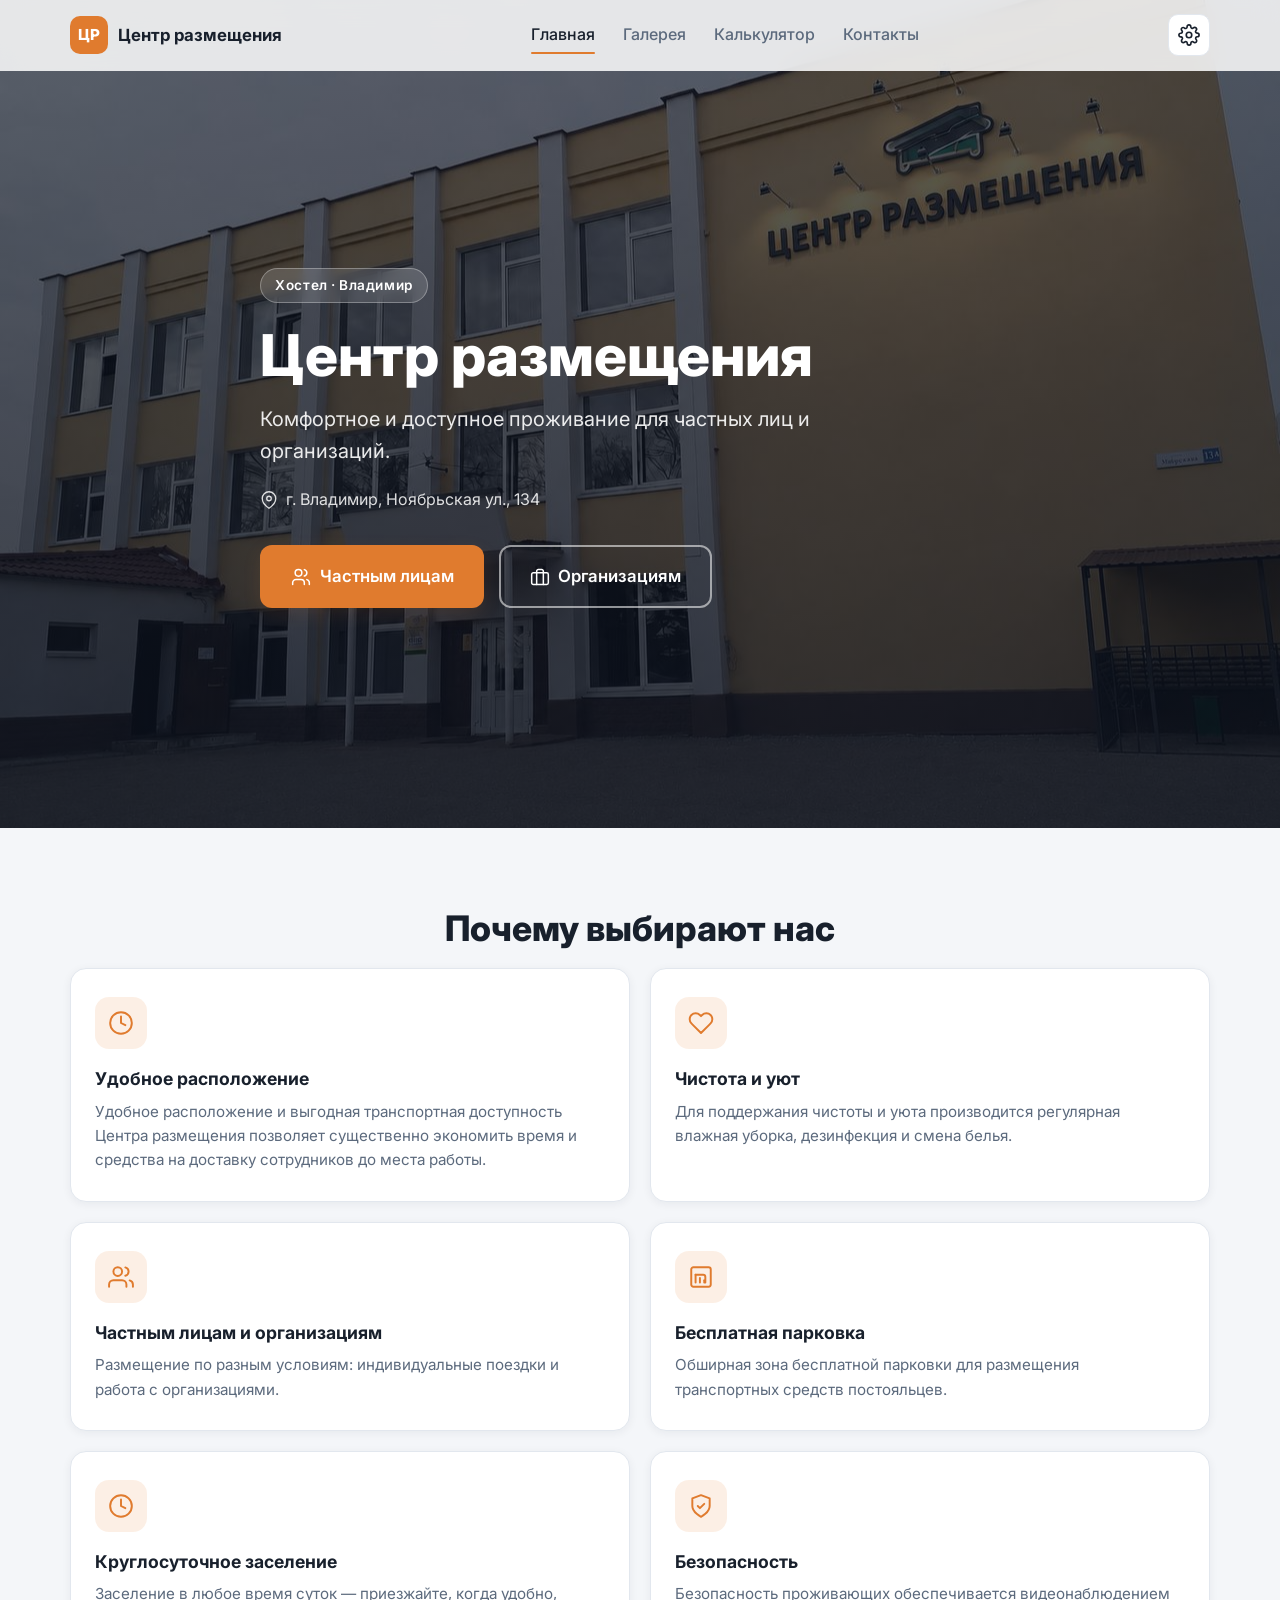
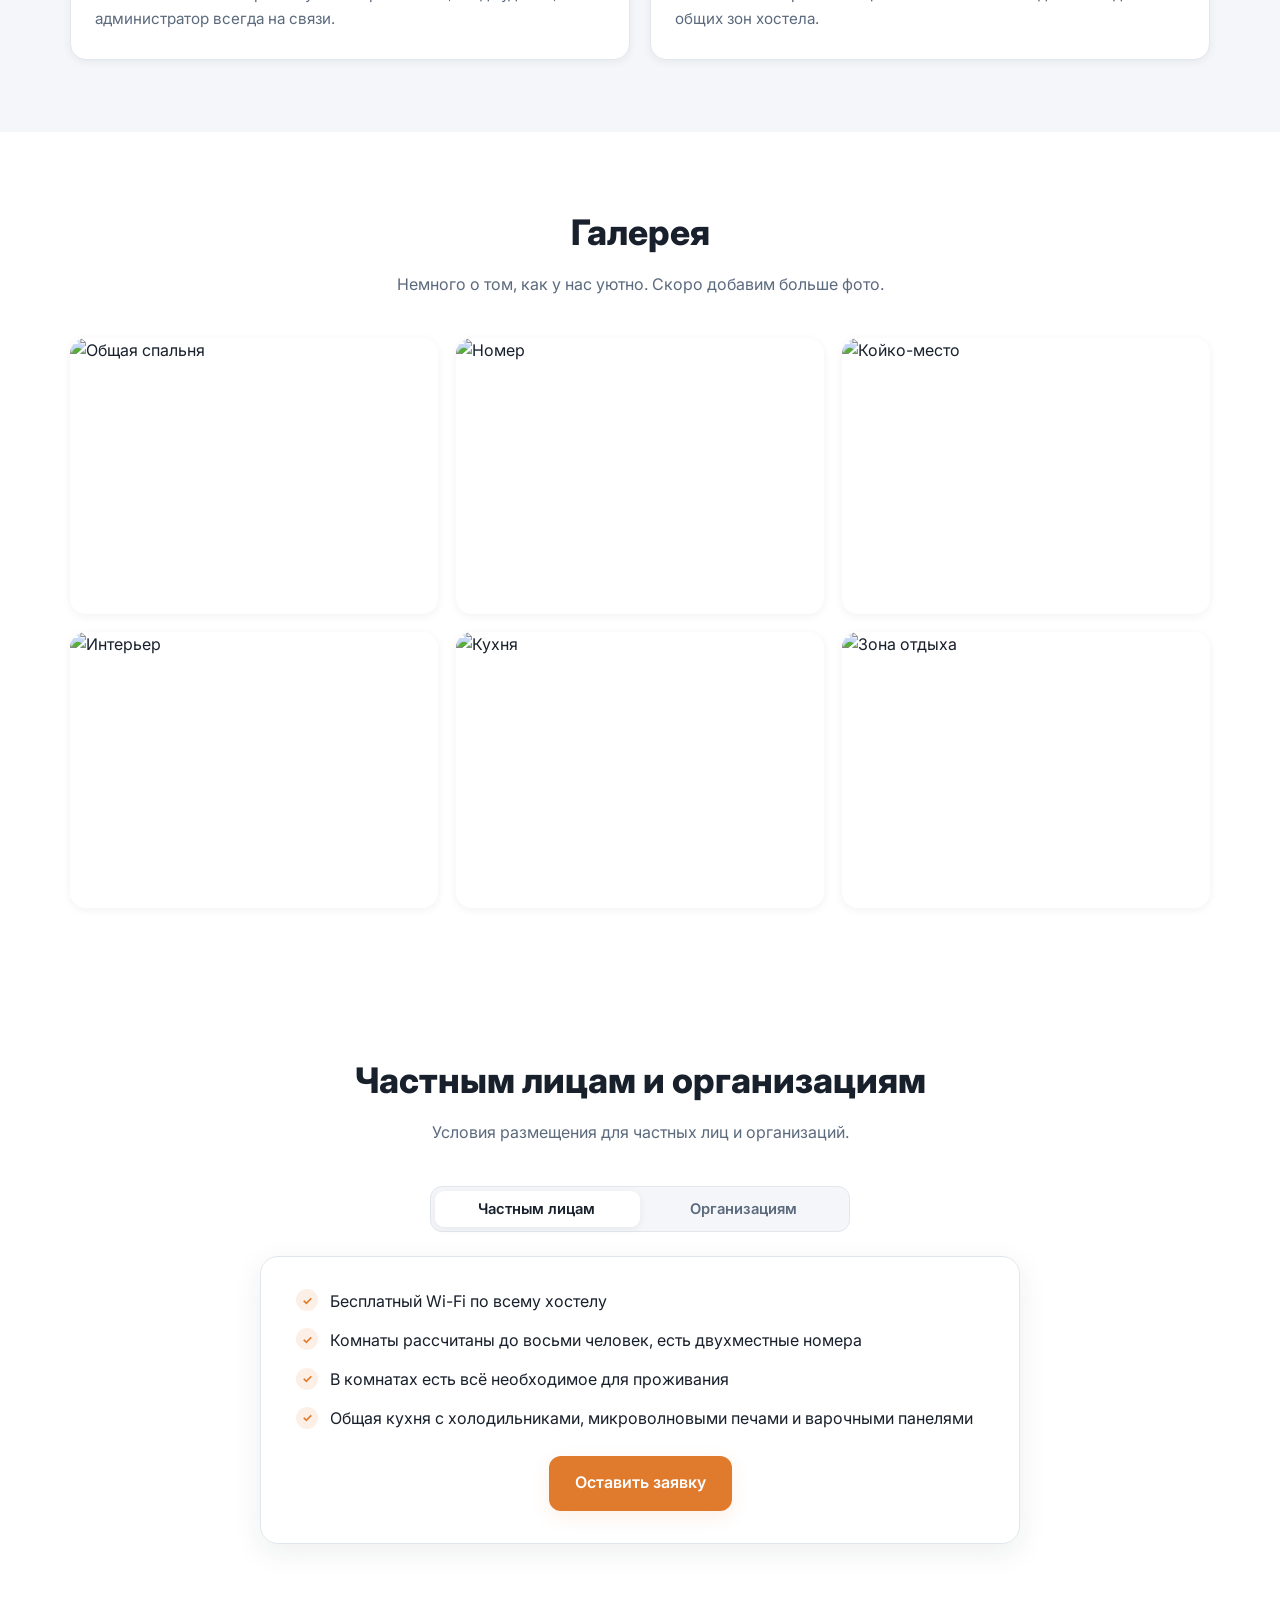
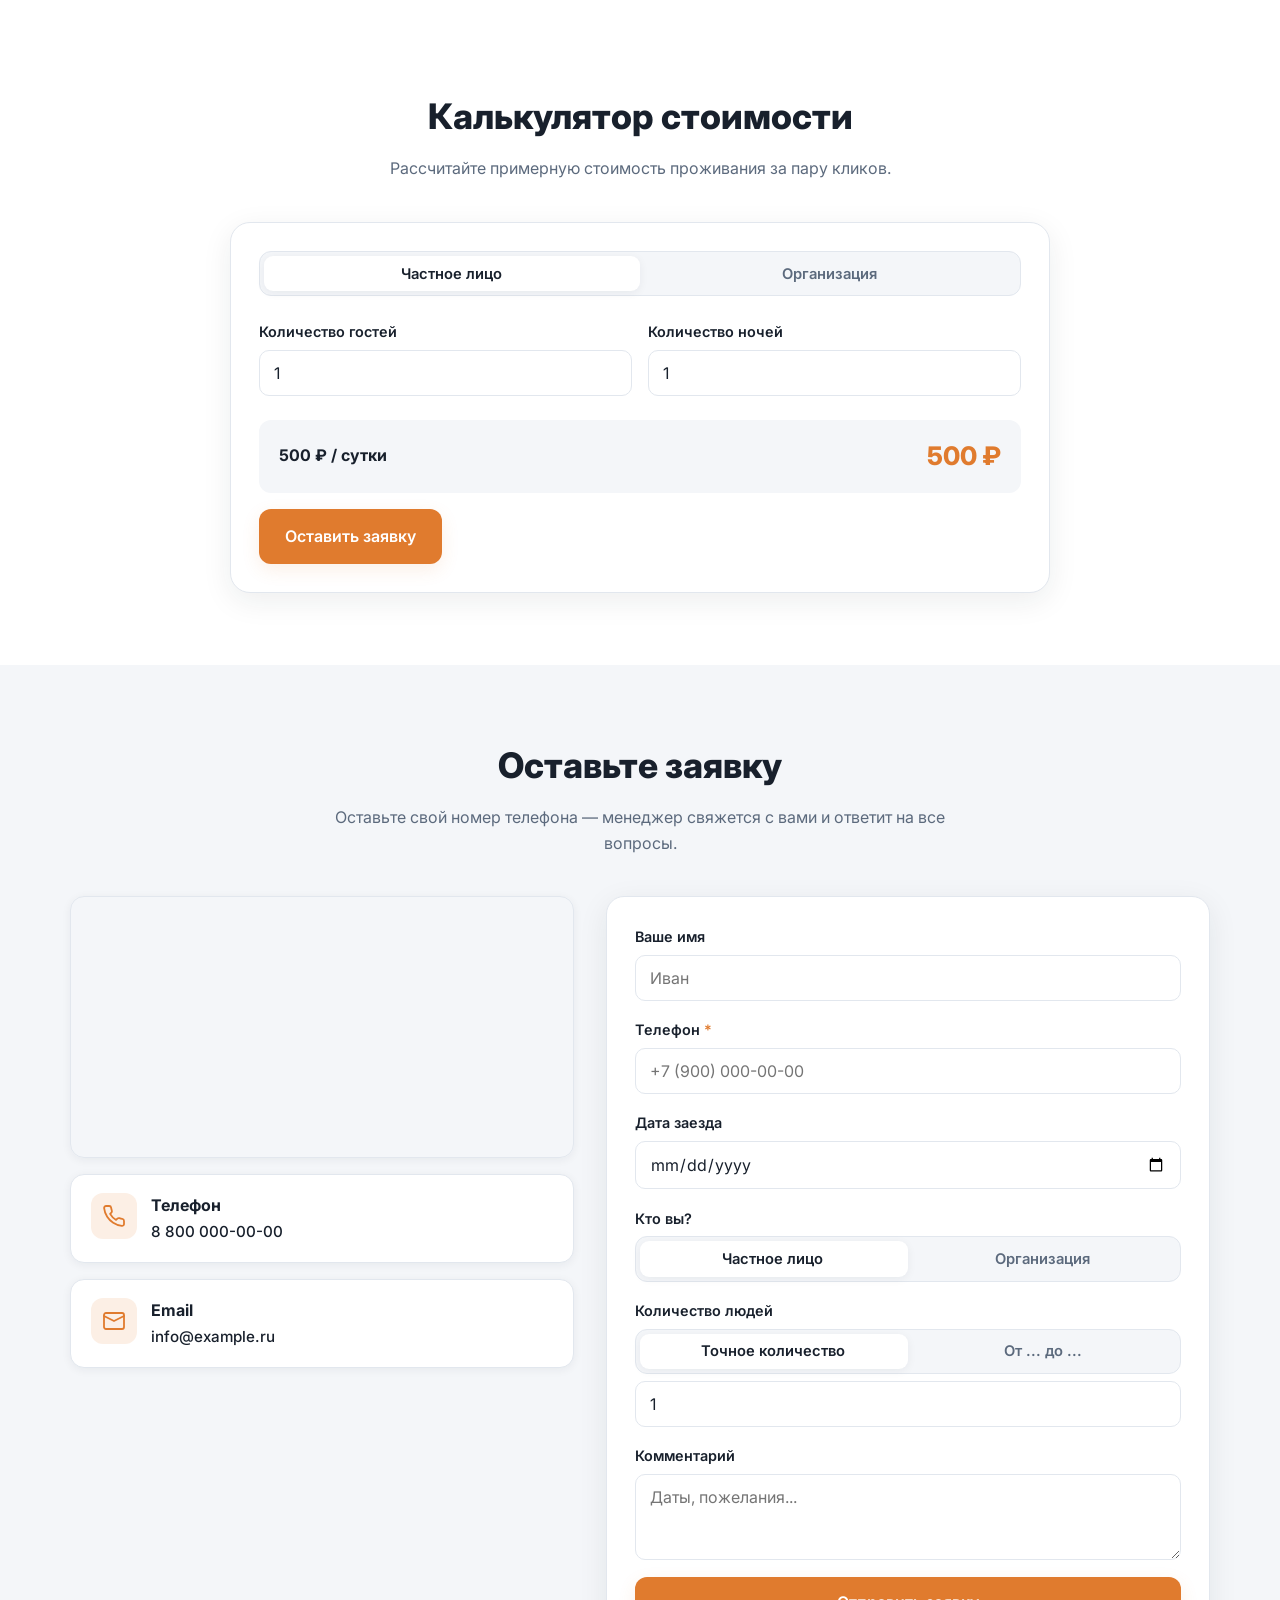
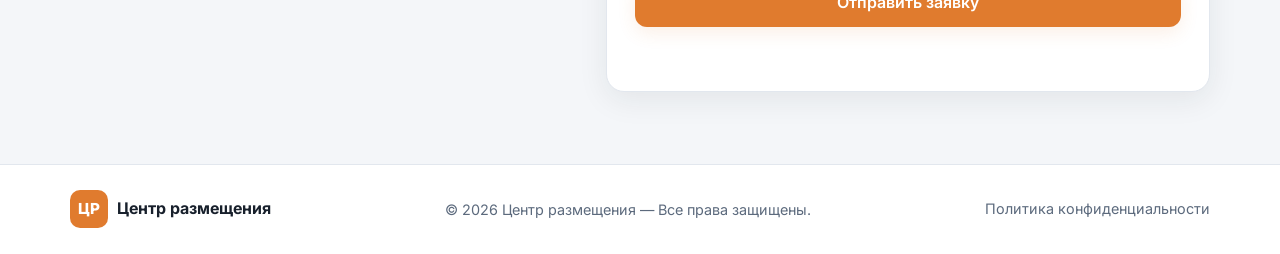
==== index.html @ c6ba7ea3 "Добавлен таджикский язык интерфейса (Тоҷикӣ), русский остаётся по умолчанию" ====
<!DOCTYPE html>
<html lang="ru" data-theme="light">
<head>
  <meta charset="UTF-8" />
  <meta name="viewport" content="width=device-width, initial-scale=1.0" />
  <meta name="description" content="Центр размещения — хостел во Владимире, Ноябрьская ул., 134. Проживание для частных лиц и организаций." />
  <meta name="keywords" content="хостел Владимир, центр размещения, проживание, койко-место, Ноябрьская 134" />
  <meta property="og:title" content="Центр размещения — Владимир" />
  <meta property="og:description" content="Комфортное проживание для частных лиц и организаций. Ноябрьская ул., 134, Владимир." />
  <meta property="og:type" content="website" />
  <title>Центр размещения — Владимир</title>
  <link rel="preconnect" href="https://fonts.googleapis.com" />
  <link rel="preconnect" href="https://fonts.gstatic.com" crossorigin />
  <link href="https://fonts.googleapis.com/css2?family=Inter:wght@400;500;600;700;800&display=swap" rel="stylesheet" />
  <link rel="stylesheet" href="css/styles.css" />
</head>
<body>

  <!-- ===== ШАПКА ===== -->
  <header class="header" id="header">
    <div class="container header__inner">
      <a href="#home" class="logo" data-scroll>
        <span class="logo__mark">ЦР</span>
        <span class="logo__text" data-i18n="siteName">Центр размещения</span>
      </a>

      <nav class="nav" id="nav" aria-label="Основное меню">
        <a href="#home" class="nav__link" data-scroll data-i18n="navHome">Главная</a>
        <a href="#gallery" class="nav__link" data-scroll data-i18n="navGallery">Галерея</a>
        <a href="#calculator" class="nav__link" data-scroll data-i18n="navCalc">Калькулятор</a>
        <a href="#contact" class="nav__link" data-scroll data-i18n="navContact">Контакты</a>
      </nav>

      <div class="header__actions">
        <button class="icon-btn" id="settingsBtn" aria-label="Настройки" title="Настройки">
          <svg viewBox="0 0 24 24" width="22" height="22" fill="none" stroke="currentColor" stroke-width="1.8" stroke-linecap="round" stroke-linejoin="round" aria-hidden="true">
            <circle cx="12" cy="12" r="3"></circle>
            <path d="M19.4 15a1.65 1.65 0 0 0 .33 1.82l.06.06a2 2 0 1 1-2.83 2.83l-.06-.06a1.65 1.65 0 0 0-1.82-.33 1.65 1.65 0 0 0-1 1.51V21a2 2 0 1 1-4 0v-.09a1.65 1.65 0 0 0-1-1.51 1.65 1.65 0 0 0-1.82.33l-.06.06a2 2 0 1 1-2.83-2.83l.06-.06a1.65 1.65 0 0 0 .33-1.82 1.65 1.65 0 0 0-1.51-1H3a2 2 0 1 1 0-4h.09a1.65 1.65 0 0 0 1.51-1 1.65 1.65 0 0 0-.33-1.82l-.06-.06a2 2 0 1 1 2.83-2.83l.06.06a1.65 1.65 0 0 0 1.82.33h.01a1.65 1.65 0 0 0 1-1.51V3a2 2 0 1 1 4 0v.09a1.65 1.65 0 0 0 1 1.51 1.65 1.65 0 0 0 1.82-.33l.06-.06a2 2 0 1 1 2.83 2.83l-.06.06a1.65 1.65 0 0 0-.33 1.82v.01a1.65 1.65 0 0 0 1.51 1H21a2 2 0 1 1 0 4h-.09a1.65 1.65 0 0 0-1.51 1z"></path>
          </svg>
        </button>
        <button class="burger" id="burger" aria-label="Открыть меню" aria-expanded="false">
          <span></span><span></span><span></span>
        </button>
      </div>
    </div>
  </header>

  <!-- ===== ПАНЕЛЬ НАСТРОЕК ===== -->
  <div class="settings-panel" id="settingsPanel" hidden>
    <div class="settings-panel__group">
      <div class="settings-panel__label" data-i18n="settingsLanguage">Язык</div>
      <div class="settings-panel__row" role="group" aria-label="Язык">
        <button class="chip" data-lang="ru">Русский</button>
        <button class="chip" data-lang="en">English</button>
        <button class="chip" data-lang="uz">O'zbekcha</button>
        <button class="chip" data-lang="tg">Тоҷикӣ</button>
      </div>
    </div>
    <div class="settings-panel__group">
      <div class="settings-panel__label" data-i18n="settingsTheme">Тема</div>
      <div class="settings-panel__row">
        <button class="chip" data-theme="light" data-i18n="themeLight">Светлая</button>
        <button class="chip" data-theme="dark" data-i18n="themeDark">Тёмная</button>
      </div>
    </div>
  </div>

  <!-- ===== ГЛАВНЫЙ ЭКРАН ===== -->
  <section class="hero" id="home">
    <div class="hero__bg" aria-hidden="true"></div>
    <div class="hero__overlay" aria-hidden="true"></div>
    <div class="container hero__content">
      <p class="hero__badge" data-i18n="heroBadge">Хостел · Владимир</p>
      <h1 class="hero__title" data-i18n="heroTitle">Центр размещения</h1>
      <p class="hero__subtitle" data-i18n="heroSubtitle">Комфортное и доступное проживание для частных лиц и организаций.</p>
      <div class="hero__address">
        <svg viewBox="0 0 24 24" width="18" height="18" fill="none" stroke="currentColor" stroke-width="1.8" stroke-linecap="round" stroke-linejoin="round" aria-hidden="true"><path d="M21 10c0 7-9 13-9 13s-9-6-9-13a9 9 0 0 1 18 0z"></path><circle cx="12" cy="10" r="3"></circle></svg>
        <span data-i18n="heroAddress">г. Владимир, Ноябрьская ул., 134</span>
      </div>
      <div class="hero__buttons">
        <a href="#audience" class="btn btn--primary btn--lg" data-scroll data-audience="individual">
          <svg viewBox="0 0 24 24" width="20" height="20" fill="none" stroke="currentColor" stroke-width="1.8" stroke-linecap="round" stroke-linejoin="round" aria-hidden="true"><path d="M16 21v-2a4 4 0 0 0-4-4H6a4 4 0 0 0-4 4v2"></path><circle cx="9" cy="7" r="4"></circle><path d="M22 21v-2a4 4 0 0 0-3-3.87"></path><path d="M16 3.13a4 4 0 0 1 0 7.75"></path></svg>
          <span data-i18n="heroBtnPrivate">Частным лицам</span>
        </a>
        <a href="#audience" class="btn btn--ghost btn--lg" data-scroll data-audience="organization">
          <svg viewBox="0 0 24 24" width="20" height="20" fill="none" stroke="currentColor" stroke-width="1.8" stroke-linecap="round" stroke-linejoin="round" aria-hidden="true"><rect x="2" y="7" width="20" height="14" rx="2"></rect><path d="M16 21V5a2 2 0 0 0-2-2h-4a2 2 0 0 0-2 2v16"></path></svg>
          <span data-i18n="heroBtnOrg">Организациям</span>
        </a>
      </div>
    </div>
  </section>

  <main>
    <!-- ===== О НАС (короткий блок) ===== -->
    <section class="about" id="about">
      <div class="container">
        <h2 class="section-title" data-i18n="aboutTitle">Почему выбирают нас</h2>
        <div class="about__grid">
          <div class="about__card">
            <div class="about__icon">
              <svg viewBox="0 0 24 24" width="26" height="26" fill="none" stroke="currentColor" stroke-width="1.8" stroke-linecap="round" stroke-linejoin="round" aria-hidden="true"><circle cx="12" cy="12" r="10"></circle><path d="M12 6v6l4 2"></path></svg>
            </div>
            <h3 data-i18n="about1Title">Удобное расположение</h3>
            <p data-i18n="about1Text">Удобное расположение и выгодная транспортная доступность Центра размещения позволяет существенно экономить время и средства на доставку сотрудников до места работы.</p>
          </div>
          <div class="about__card">
            <div class="about__icon">
              <svg viewBox="0 0 24 24" width="26" height="26" fill="none" stroke="currentColor" stroke-width="1.8" stroke-linecap="round" stroke-linejoin="round" aria-hidden="true"><path d="M20.84 4.61a5.5 5.5 0 0 0-7.78 0L12 5.67l-1.06-1.06a5.5 5.5 0 0 0-7.78 7.78l1.06 1.06L12 21.23l7.78-7.78 1.06-1.06a5.5 5.5 0 0 0 0-7.78z"></path></svg>
            </div>
            <h3 data-i18n="about2Title">Чистота и уют</h3>
            <p data-i18n="about2Text">Для поддержания чистоты и уюта производится регулярная влажная уборка, дезинфекция и смена белья.</p>
          </div>
          <div class="about__card">
            <div class="about__icon">
              <svg viewBox="0 0 24 24" width="26" height="26" fill="none" stroke="currentColor" stroke-width="1.8" stroke-linecap="round" stroke-linejoin="round" aria-hidden="true"><path d="M17 21v-2a4 4 0 0 0-4-4H5a4 4 0 0 0-4 4v2"></path><circle cx="9" cy="7" r="4"></circle><path d="M23 21v-2a4 4 0 0 0-3-3.87"></path><path d="M16 3.13a4 4 0 0 1 0 7.75"></path></svg>
            </div>
            <h3 data-i18n="about3Title">Частным лицам и организациям</h3>
            <p data-i18n="about3Text">Размещение по разным условиям: индивидуальные поездки и работа с организациями.</p>
          </div>
          <div class="about__card">
            <div class="about__icon">
              <svg viewBox="0 0 24 24" width="26" height="26" fill="none" stroke="currentColor" stroke-width="1.8" stroke-linecap="round" stroke-linejoin="round" aria-hidden="true"><rect x="3" y="3" width="18" height="18" rx="2"></rect><path d="M7 17v-7"></path><path d="M7 10h7a2 2 0 0 1 2 2v5"></path><path d="M11 17v-4"></path><path d="M15 17v-2"></path></svg>
            </div>
            <h3 data-i18n="about4Title">Бесплатная парковка</h3>
            <p data-i18n="about4Text">Обширная зона бесплатной парковки для размещения транспортных средств постояльцев.</p>
          </div>
          <div class="about__card">
            <div class="about__icon">
              <svg viewBox="0 0 24 24" width="26" height="26" fill="none" stroke="currentColor" stroke-width="1.8" stroke-linecap="round" stroke-linejoin="round" aria-hidden="true"><circle cx="12" cy="12" r="10"></circle><polyline points="12 6 12 12 16 14"></polyline></svg>
            </div>
            <h3 data-i18n="about5Title">Круглосуточное заселение</h3>
            <p data-i18n="about5Text">Заселение в любое время суток — приезжайте, когда удобно, администратор всегда на связи.</p>
          </div>
          <div class="about__card">
            <div class="about__icon">
              <svg viewBox="0 0 24 24" width="26" height="26" fill="none" stroke="currentColor" stroke-width="1.8" stroke-linecap="round" stroke-linejoin="round" aria-hidden="true"><path d="M12 22s8-4 8-10V5l-8-3-8 3v7c0 6 8 10 8 10z"></path><path d="m9 12 2 2 4-4"></path></svg>
            </div>
            <h3 data-i18n="about6Title">Безопасность</h3>
            <p data-i18n="about6Text">Безопасность проживающих обеспечивается видеонаблюдением общих зон хостела.</p>
          </div>
        </div>
      </div>
    </section>

    <!-- ===== ГАЛЕРЕЯ ===== -->
    <section class="gallery" id="gallery">
      <div class="container">
        <h2 class="section-title" data-i18n="galleryTitle">Галерея</h2>
        <p class="section-subtitle" data-i18n="gallerySubtitle">Немного о том, как у нас уютно. Скоро добавим больше фото.</p>
        <div class="gallery__grid">
          <figure class="gallery__item">
            <img src="https://images.unsplash.com/photo-1555854877-bab0e564b8d5?auto=format&fit=crop&w=900&q=60" alt="Общая спальня" loading="lazy" />
          </figure>
          <figure class="gallery__item">
            <img src="https://images.unsplash.com/photo-1590490360182-c33d57733427?auto=format&fit=crop&w=900&q=60" alt="Номер" loading="lazy" />
          </figure>
          <figure class="gallery__item">
            <img src="https://images.unsplash.com/photo-1595526114035-0d45ed16cfbf?auto=format&fit=crop&w=900&q=60" alt="Койко-место" loading="lazy" />
          </figure>
          <figure class="gallery__item">
            <img src="https://images.unsplash.com/photo-1513694203232-719a280e022f?auto=format&fit=crop&w=900&q=60" alt="Интерьер" loading="lazy" />
          </figure>
          <figure class="gallery__item">
            <img src="https://images.unsplash.com/photo-1502672260266-1c1ef2d93688?auto=format&fit=crop&w=900&q=60" alt="Кухня" loading="lazy" />
          </figure>
          <figure class="gallery__item">
            <img src="https://images.unsplash.com/photo-1586023492125-27b2c045efd7?auto=format&fit=crop&w=900&q=60" alt="Зона отдыха" loading="lazy" />
          </figure>
        </div>
      </div>
    </section>

    <!-- ===== ЧАСТНЫМ ЛИЦАМ / ОРГАНИЗАЦИЯМ ===== -->
    <section class="audience" id="audience">
      <div class="container">
        <h2 class="section-title" data-i18n="audienceTitle">Частным лицам и организациям</h2>
        <p class="section-subtitle" data-i18n="audienceSubtitle">Условия размещения для частных лиц и организаций.</p>

        <div class="slider audience__slider" id="audSlider" data-slider-count="2">
          <span class="slider__indicator" aria-hidden="true"></span>
          <button type="button" class="slider__option is-active" data-slider-value="individual" data-i18n="heroBtnPrivate">Частным лицам</button>
          <button type="button" class="slider__option" data-slider-value="organization" data-i18n="heroBtnOrg">Организациям</button>
        </div>

        <div class="audience__panel" id="audPrivate">
          <div class="audience__body" data-i18n-html="audPrivate"></div>
          <a href="#contact" class="btn btn--primary" data-scroll data-i18n="audCta">Оставить заявку</a>
        </div>
        <div class="audience__panel" id="audOrg" hidden>
          <div class="audience__body" data-i18n-html="audOrg"></div>
          <a href="#contact" class="btn btn--primary" data-scroll data-i18n="audCta">Оставить заявку</a>
        </div>
      </div>
    </section>

    <!-- ===== КАЛЬКУЛЯТОР ===== -->
    <section class="calculator" id="calculator">
      <div class="container">
        <h2 class="section-title" data-i18n="calcTitle">Калькулятор стоимости</h2>
        <p class="section-subtitle" data-i18n="calcSubtitle">Рассчитайте примерную стоимость проживания за пару кликов.</p>

        <div class="calc" id="calc">
          <div class="calc__panel">
            <div class="slider calc__slider" id="calcSlider" data-slider-count="2">
              <span class="slider__indicator" aria-hidden="true"></span>
              <button type="button" class="slider__option is-active" data-slider-value="individual" data-i18n="calcTabPrivate">Частное лицо</button>
              <button type="button" class="slider__option" data-slider-value="organization" data-i18n="calcTabOrg">Организация</button>
            </div>
            <div class="calc__row">
              <label class="calc__field">
                <span data-i18n="calcGuests">Количество гостей</span>
                <input class="input" id="calcGuests" type="number" min="1" max="20" value="1" />
              </label>
              <label class="calc__field">
                <span data-i18n="calcNights">Количество ночей</span>
                <input class="input" id="calcNights" type="number" min="1" max="90" value="1" />
              </label>
            </div>
            <div class="calc__result">
              <div class="calc__rate">
                <span id="calcRateLine">500 ₽ / сутки</span>
                <small id="calcVatNote"></small>
              </div>
              <strong id="calcPrice">500 ₽</strong>
            </div>
            <a href="#contact" class="btn btn--primary" data-scroll data-i18n="calcCta">Оставить заявку</a>
          </div>
        </div>
      </div>
    </section>

    <!-- ===== КОНТАКТЫ / ФОРМА ===== -->
    <section class="contact" id="contact">
      <div class="container">
        <h2 class="section-title" data-i18n="contactTitle">Оставьте заявку</h2>
        <p class="section-subtitle" data-i18n="contactSubtitle">Оставьте свой номер телефона — менеджер свяжется с вами и ответит на все вопросы.</p>

        <div class="contact__grid">
          <div class="contact__info">
            <div class="contact__map">
              <iframe src="https://yandex.ru/map-widget/v1/?ll=40.238866%2C56.092796&z=16&pt=40.238866%2C56.092796%2Cpm2rdm&text=%D0%92%D0%BB%D0%B0%D0%B4%D0%B8%D0%BC%D0%B8%D1%80%2C%20%D0%9D%D0%BE%D1%8F%D0%B1%D1%80%D1%8C%D1%81%D0%BA%D0%B0%D1%8F%20%D1%83%D0%BB%D0%B8%D1%86%D0%B0%2C%20134" width="100%" height="260" style="border:0" allowfullscreen loading="lazy" title="Центр размещения — Ноябрьская ул., 134, Владимир"></iframe>
            </div>
            <div class="contact__card">
              <div class="contact__icon">
                <svg viewBox="0 0 24 24" width="24" height="24" fill="none" stroke="currentColor" stroke-width="1.8" stroke-linecap="round" stroke-linejoin="round" aria-hidden="true"><path d="M22 16.92v3a2 2 0 0 1-2.18 2 19.79 19.79 0 0 1-8.63-3.07 19.5 19.5 0 0 1-6-6 19.79 19.79 0 0 1-3.07-8.67A2 2 0 0 1 4.11 2h3a2 2 0 0 1 2 1.72 12.84 12.84 0 0 0 .7 2.81 2 2 0 0 1-.45 2.11L8.09 9.91a16 16 0 0 0 6 6l1.27-1.27a2 2 0 0 1 2.11-.45 12.84 12.84 0 0 0 2.81.7A2 2 0 0 1 22 16.92z"></path></svg>
              </div>
              <div>
                <strong data-i18n="contactPhone">Телефон</strong>
                <p><a class="contact__link" href="tel:+78000000000">8 800 000-00-00</a></p>
              </div>
            </div>
            <div class="contact__card">
              <div class="contact__icon">
                <svg viewBox="0 0 24 24" width="24" height="24" fill="none" stroke="currentColor" stroke-width="1.8" stroke-linecap="round" stroke-linejoin="round" aria-hidden="true"><rect x="2" y="4" width="20" height="16" rx="2"></rect><path d="m22 7-10 5L2 7"></path></svg>
              </div>
              <div>
                <strong data-i18n="contactEmail">Email</strong>
                <p><a class="contact__link" href="mailto:info@example.ru">info@example.ru</a></p>
              </div>
            </div>
          </div>

          <form class="form" id="leadForm" novalidate>
            <input type="hidden" name="clientType" id="clientType" value="individual" />
            <label class="form__field">
              <span data-i18n="formName">Ваше имя</span>
              <input class="input" type="text" name="name" id="fName" autocomplete="name" data-i18n-ph="formNamePh" placeholder="Иван" />
            </label>
            <label class="form__field" id="orgNameWrap" hidden>
              <span data-i18n="formOrgName">Название организации</span>
              <input class="input" type="text" name="orgName" id="fOrgName" autocomplete="organization" data-i18n-ph="formOrgNamePh" placeholder="ООО «Ромашка»" />
            </label>
            <label class="form__field">
              <span data-i18n-html="formPhone">Телефон <em>*</em></span>
              <input class="input" type="tel" name="phone" id="fPhone" required autocomplete="tel" inputmode="tel" data-i18n-ph="formPhonePh" placeholder="+7 (900) 000-00-00" />
            </label>
            <label class="form__field">
              <span data-i18n="formDate">Дата заезда</span>
              <input class="input" type="date" name="dateIn" id="fDateIn" />
            </label>
            <div class="form__field">
              <span data-i18n="formClient">Кто вы?</span>
              <div class="slider" id="clientSlider" data-slider-count="2">
                <span class="slider__indicator" aria-hidden="true"></span>
                <button type="button" class="slider__option is-active" data-slider-value="individual" data-i18n="formClientPrivate">Частное лицо</button>
                <button type="button" class="slider__option" data-slider-value="organization" data-i18n="formClientOrg">Организация</button>
              </div>
            </div>
            <div class="form__field">
              <span data-i18n="formGuests">Количество людей</span>
              <div class="slider" id="guestsSlider" data-slider-count="2">
                <span class="slider__indicator" aria-hidden="true"></span>
                <button type="button" class="slider__option is-active" data-slider-value="exact" data-i18n="formGuestsExact">Точное количество</button>
                <button type="button" class="slider__option" data-slider-value="range" data-i18n="formGuestsRange">От ... до ...</button>
              </div>
              <input class="input" type="number" name="guestsExact" id="fGuestsExact" min="1" max="100" value="1" aria-label="Точное количество" />
              <div class="guests-range" id="guestsRangeWrap" hidden>
                <input class="input" type="number" name="guestsFrom" id="fGuestsFrom" min="1" max="100" data-i18n-ph="formGuestsFrom" placeholder="От" />
                <input class="input" type="number" name="guestsTo" id="fGuestsTo" min="1" max="100" data-i18n-ph="formGuestsTo" placeholder="До" />
              </div>
            </div>
            <label class="form__field">
              <span data-i18n="formMessage">Комментарий</span>
              <textarea class="input" name="message" id="fMessage" rows="3" data-i18n-ph="formMessagePh" placeholder="Даты, пожелания..."></textarea>
            </label>
            <button class="btn btn--primary btn--block" type="submit" id="submitBtn" data-i18n="formSubmit">Отправить заявку</button>
            <p class="form__status" id="formStatus" role="status" aria-live="polite"></p>
          </form>
        </div>
      </div>
    </section>
  </main>

  <!-- ===== ФУТЕР ===== -->
  <footer class="footer">
    <div class="container footer__inner">
      <div class="footer__brand">
        <span class="logo__mark">ЦР</span>
        <span data-i18n="siteName">Центр размещения</span>
      </div>
      <p class="footer__copy" id="footerCopy"></p>
      <div class="footer__links">
        <a href="#privacy" class="footer__link" data-i18n="footerPrivacy" id="privacyLink">Политика конфиденциальности</a>
      </div>
    </div>
  </footer>

  <!-- ===== МОДАЛКА: ПОЛИТИКА ===== -->
  <div class="modal" id="privacyModal" hidden>
    <div class="modal__backdrop" data-close-modal></div>
    <div class="modal__dialog" role="dialog" aria-modal="true" aria-labelledby="privacyTitle">
      <button class="modal__close" type="button" data-close-modal aria-label="Закрыть">&times;</button>
      <h2 id="privacyTitle" data-i18n="privacyTitle">Политика конфиденциальности</h2>
      <div class="modal__body" data-i18n-html="privacyBody">
        <p>Настоящая политика конфиденциальности описывает, как «Центр размещения» собирает и использует информацию, которую вы оставляете через форму заявки на сайте.</p>
        <h3>Какие данные мы собираем</h3>
        <p>Имя, номер телефона и комментарий, которые вы добровольно оставляете в форме заявки. Мы также можем собирать обезличенную статистику посещений (например, с помощью сервисов аналитики).</p>
        <h3>Как мы используем данные</h3>
        <p>Ваш номер телефона используется исключительно для связи с вами по вашему запросу. Мы не передаём ваши данные третьим лицам и не используем их для рассылок без вашего согласия.</p>
        <h3>Хранение данных</h3>
        <p>Данные хранятся в нашей внутренней системе учёта. Вы вправе запросить удаление своих данных, связавшись с нами по контактам, указанным на сайте.</p>
        <h3>Изменения политики</h3>
        <p>Мы можем обновлять настоящую политику. Актуальная версия всегда доступна на этой странице.</p>
      </div>
    </div>
  </div>

  <script src="js/config.js"></script>
  <script src="js/i18n.js"></script>
  <script src="js/main.js"></script>
  <script src="js/calculator.js"></script>
  <script src="js/form.js"></script>
</body>
</html>
---- css/styles.css ----
/* ===== Переменные темы ===== */
:root {
  --font: "Inter", "Segoe UI", Arial, system-ui, sans-serif;

  --bg: #ffffff;
  --bg-alt: #f4f6f9;
  --surface: #ffffff;
  --text: #18202c;
  --text-muted: #5c6a7d;
  --border: #e2e7ee;
  --accent: #e07b2e;
  --accent-hover: #c9651f;
  --accent-soft: rgba(224, 123, 46, 0.12);
  --header-bg: rgba(255, 255, 255, 0.85);
  --shadow: 0 8px 30px rgba(24, 32, 44, 0.08);
  --shadow-sm: 0 2px 10px rgba(24, 32, 44, 0.06);
  --hero-overlay: linear-gradient(180deg, rgba(12, 18, 30, 0.65), rgba(12, 18, 30, 0.82));
}

html[data-theme="dark"] {
  --bg: #0f1522;
  --bg-alt: #151d2c;
  --surface: #1a2334;
  --text: #e9edf4;
  --text-muted: #9aa8bb;
  --border: #2a3548;
  --accent: #f0903f;
  --accent-hover: #ffa55c;
  --accent-soft: rgba(240, 144, 63, 0.16);
  --header-bg: rgba(15, 21, 34, 0.85);
  --shadow: 0 8px 30px rgba(0, 0, 0, 0.4);
  --shadow-sm: 0 2px 10px rgba(0, 0, 0, 0.3);
  --hero-overlay: linear-gradient(180deg, rgba(5, 8, 16, 0.7), rgba(5, 8, 16, 0.88));
}

/* ===== База ===== */
* { margin: 0; padding: 0; box-sizing: border-box; }

[hidden] { display: none !important; }

html { scroll-behavior: smooth; }

body {
  font-family: var(--font);
  background: var(--bg);
  color: var(--text);
  line-height: 1.6;
  font-size: 16px;
  transition: background 0.25s ease, color 0.25s ease;
  -webkit-font-smoothing: antialiased;
}

img { display: block; max-width: 100%; }

a { color: inherit; text-decoration: none; }

button { font-family: inherit; cursor: pointer; }

.container {
  width: min(1140px, 100% - 2.5rem);
  margin-inline: auto;
}

section { padding: 4.5rem 0; }

/* ===== Кнопки ===== */
.btn {
  display: inline-flex;
  align-items: center;
  justify-content: center;
  gap: 0.55rem;
  padding: 0.8rem 1.5rem;
  border-radius: 12px;
  border: 2px solid transparent;
  font-size: 1rem;
  font-weight: 600;
  transition: background 0.2s ease, color 0.2s ease, border-color 0.2s ease, transform 0.15s ease, box-shadow 0.2s ease;
  text-align: center;
}

.btn:active { transform: translateY(1px); }

.btn--lg { padding: 1rem 1.8rem; font-size: 1.05rem; }

.btn--primary {
  background: var(--accent);
  color: #fff;
  box-shadow: 0 6px 18px var(--accent-soft);
}
.btn--primary:hover { background: var(--accent-hover); }

.btn--ghost {
  background: transparent;
  color: #fff;
  border-color: rgba(255, 255, 255, 0.55);
}
.btn--ghost:hover { background: rgba(255, 255, 255, 0.14); border-color: #fff; }

.btn--block { width: 100%; }

/* ===== Шапка ===== */
.header {
  position: fixed;
  inset: 0 0 auto 0;
  z-index: 100;
  background: var(--header-bg);
  backdrop-filter: blur(12px);
  -webkit-backdrop-filter: blur(12px);
  border-bottom: 1px solid transparent;
  transition: border-color 0.2s ease, box-shadow 0.2s ease;
}
.header.is-scrolled { border-color: var(--border); box-shadow: var(--shadow-sm); }

.header__inner {
  display: flex;
  align-items: center;
  justify-content: space-between;
  gap: 1rem;
  height: 70px;
}

.logo { display: inline-flex; align-items: center; gap: 0.6rem; font-weight: 700; }

.logo__mark {
  display: inline-grid;
  place-items: center;
  width: 38px;
  height: 38px;
  border-radius: 10px;
  background: var(--accent);
  color: #fff;
  font-weight: 800;
  font-size: 0.95rem;
}

.logo__text { font-size: 1.05rem; }

.nav { display: flex; gap: 1.75rem; }

.nav__link {
  font-weight: 500;
  color: var(--text-muted);
  transition: color 0.2s ease;
  padding: 0.25rem 0;
  position: relative;
}
.nav__link::after {
  content: "";
  position: absolute;
  left: 0; bottom: -2px;
  width: 0; height: 2px;
  background: var(--accent);
  border-radius: 2px;
  transition: width 0.2s ease;
}
.nav__link:hover, .nav__link.is-active { color: var(--text); }
.nav__link:hover::after, .nav__link.is-active::after { width: 100%; }

.header__actions { display: flex; align-items: center; gap: 0.6rem; }

.icon-btn {
  display: inline-grid;
  place-items: center;
  width: 42px;
  height: 42px;
  border-radius: 10px;
  border: 1px solid var(--border);
  background: var(--surface);
  color: var(--text);
  transition: background 0.2s ease, transform 0.4s ease;
}
.icon-btn:hover { background: var(--bg-alt); }
.icon-btn.is-spinning { transform: rotate(90deg); }

.burger { display: none; flex-direction: column; gap: 5px; background: none; border: 0; padding: 10px; }
.burger span { width: 24px; height: 2.5px; background: var(--text); border-radius: 2px; transition: transform 0.25s ease, opacity 0.2s ease; }
.burger.is-open span:nth-child(1) { transform: translateY(7.5px) rotate(45deg); }
.burger.is-open span:nth-child(2) { opacity: 0; }
.burger.is-open span:nth-child(3) { transform: translateY(-7.5px) rotate(-45deg); }

/* ===== Панель настроек ===== */
.settings-panel {
  position: fixed;
  top: 82px;
  right: 1.25rem;
  z-index: 99;
  width: min(320px, calc(100% - 2.5rem));
  background: var(--surface);
  border: 1px solid var(--border);
  border-radius: 16px;
  box-shadow: var(--shadow);
  padding: 1.25rem;
  animation: pop 0.18s ease;
}
@keyframes pop {
  from { opacity: 0; transform: translateY(-6px); }
  to { opacity: 1; transform: translateY(0); }
}

.settings-panel__group { margin-bottom: 1rem; }
.settings-panel__group:last-child { margin-bottom: 0; }

.settings-panel__label {
  font-size: 0.82rem;
  font-weight: 600;
  text-transform: uppercase;
  letter-spacing: 0.05em;
  color: var(--text-muted);
  margin-bottom: 0.5rem;
}

.settings-panel__row { display: flex; flex-wrap: wrap; gap: 0.5rem; }

.chip {
  padding: 0.5rem 0.95rem;
  border-radius: 999px;
  border: 1px solid var(--border);
  background: var(--bg);
  color: var(--text);
  font-weight: 500;
  font-size: 0.92rem;
  transition: all 0.2s ease;
}
.chip:hover { border-color: var(--accent); }
.chip.is-active { background: var(--accent); border-color: var(--accent); color: #fff; }

/* ===== Главный экран ===== */
.hero {
  position: relative;
  min-height: 92vh;
  display: flex;
  align-items: center;
  color: #fff;
  overflow: hidden;
}

.hero__bg {
  position: absolute;
  inset: 0;
  background-image: url("../images/hero.jpg");
  background-size: cover;
  background-position: 12% 20%;
}

.hero__overlay {
  position: absolute;
  inset: 0;
  background: var(--hero-overlay);
}

.hero__content {
  position: relative;
  z-index: 1;
  padding: 8rem 0 5rem;
  max-width: 760px;
}

.hero__badge {
  display: inline-block;
  padding: 0.35rem 0.9rem;
  border-radius: 999px;
  background: rgba(255, 255, 255, 0.14);
  border: 1px solid rgba(255, 255, 255, 0.3);
  backdrop-filter: blur(6px);
  font-weight: 600;
  font-size: 0.85rem;
  letter-spacing: 0.04em;
  margin-bottom: 1.25rem;
}

.hero__title { font-size: clamp(2.2rem, 6vw, 3.6rem); line-height: 1.12; font-weight: 800; margin-bottom: 1rem; }

.hero__subtitle { font-size: clamp(1rem, 2.4vw, 1.25rem); color: rgba(255, 255, 255, 0.9); max-width: 560px; margin-bottom: 1.25rem; }

.hero__address {
  display: inline-flex;
  align-items: center;
  gap: 0.5rem;
  color: rgba(255, 255, 255, 0.85);
  margin-bottom: 2rem;
  font-size: 1rem;
}

.hero__buttons { display: flex; flex-wrap: wrap; gap: 0.9rem; }

/* ===== Заголовки секций ===== */
.section-title {
  font-size: clamp(1.6rem, 3.6vw, 2.2rem);
  font-weight: 800;
  text-align: center;
  margin-bottom: 0.75rem;
}

.section-subtitle {
  text-align: center;
  color: var(--text-muted);
  max-width: 640px;
  margin: 0 auto 2.5rem;
}

/* ===== О нас ===== */
.about { background: var(--bg-alt); }

.about__grid {
  display: grid;
  grid-template-columns: repeat(2, 1fr);
  gap: 1.25rem;
}

.about__card {
  background: var(--surface);
  border: 1px solid var(--border);
  border-radius: 16px;
  padding: 1.75rem 1.5rem;
  box-shadow: var(--shadow-sm);
  transition: transform 0.2s ease, box-shadow 0.2s ease;
}
.about__card:hover { transform: translateY(-4px); box-shadow: var(--shadow); }

.about__icon {
  display: inline-grid;
  place-items: center;
  width: 52px;
  height: 52px;
  border-radius: 14px;
  background: var(--accent-soft);
  color: var(--accent);
  margin-bottom: 1rem;
}

.about__card h3 { font-size: 1.1rem; margin-bottom: 0.4rem; }
.about__card p { color: var(--text-muted); font-size: 0.95rem; }

/* ===== Калькулятор ===== */
.calc {
  position: relative;
  max-width: 820px;
  margin: 0 auto;
}

.calc__blur {
  position: absolute;
  inset: 0;
  z-index: 5;
  display: grid;
  place-items: center;
  backdrop-filter: blur(7px);
  -webkit-backdrop-filter: blur(7px);
  background: color-mix(in srgb, var(--bg) 45%, transparent);
  border-radius: 20px;
  padding: 1rem;
  pointer-events: auto;
}

.calc__notice {
  text-align: center;
  max-width: 460px;
  padding: 2rem 1.5rem;
  border-radius: 18px;
  background: var(--surface);
  border: 1px solid var(--border);
  box-shadow: var(--shadow);
}

.calc__notice-icon {
  display: inline-grid;
  place-items: center;
  width: 64px;
  height: 64px;
  border-radius: 18px;
  background: var(--accent-soft);
  color: var(--accent);
  margin-bottom: 0.9rem;
}

.calc__notice h3 { font-size: 1.25rem; margin-bottom: 0.4rem; }
.calc__notice p { color: var(--text-muted); font-size: 0.95rem; }

.calc__panel {
  border: 1px solid var(--border);
  border-radius: 20px;
  background: var(--surface);
  box-shadow: var(--shadow);
  padding: 1.75rem;
}

.calc__tabs {
  display: inline-flex;
  gap: 0.35rem;
  background: var(--bg-alt);
  padding: 0.3rem;
  border-radius: 12px;
  margin-bottom: 1.5rem;
}

.calc__tab {
  padding: 0.55rem 1.1rem;
  border-radius: 9px;
  border: 0;
  background: transparent;
  color: var(--text-muted);
  font-weight: 600;
  font-size: 0.92rem;
  transition: all 0.2s ease;
}
.calc__tab.is-active { background: var(--surface); color: var(--text); box-shadow: var(--shadow-sm); }

.calc__row {
  display: grid;
  grid-template-columns: repeat(2, 1fr);
  gap: 1rem;
}

.calc__field { display: flex; flex-direction: column; gap: 0.4rem; font-weight: 600; font-size: 0.9rem; }

.calc__result {
  display: flex;
  align-items: baseline;
  justify-content: space-between;
  gap: 0.5rem;
  margin: 1.5rem 0 1rem;
  padding: 1rem 1.25rem;
  background: var(--bg-alt);
  border-radius: 12px;
  color: var(--text-muted);
}
.calc__result strong { font-size: 1.6rem; color: var(--accent); font-weight: 800; }

/* ===== Поля ввода ===== */
.input {
  width: 100%;
  padding: 0.75rem 0.9rem;
  border-radius: 10px;
  border: 1px solid var(--border);
  background: var(--bg);
  color: var(--text);
  font-family: inherit;
  font-size: 1rem;
  transition: border-color 0.2s ease, box-shadow 0.2s ease;
}
.input:focus { outline: none; border-color: var(--accent); box-shadow: 0 0 0 3px var(--accent-soft); }

/* ===== Слайдер-переключатель ===== */
.slider {
  position: relative;
  display: grid;
  grid-auto-flow: column;
  grid-auto-columns: 1fr;
  gap: 4px;
  background: var(--bg-alt);
  border: 1px solid var(--border);
  border-radius: 12px;
  padding: 4px;
}

.slider__indicator {
  position: absolute;
  top: 4px;
  bottom: 4px;
  left: 4px;
  width: calc((100% - 8px) / var(--slider-count, 2));
  background: var(--surface);
  border-radius: 9px;
  box-shadow: var(--shadow-sm);
  transition: transform 0.25s ease;
  z-index: 0;
}

.slider__option {
  position: relative;
  z-index: 1;
  padding: 0.55rem 0.75rem;
  border: 0;
  background: transparent;
  color: var(--text-muted);
  font-weight: 600;
  font-size: 0.92rem;
  border-radius: 9px;
  transition: color 0.2s ease;
  text-align: center;
}
.slider__option.is-active { color: var(--text); }

/* ===== Частным лицам / Организациям ===== */
.audience__slider { max-width: 420px; margin: 0 auto 1.5rem; }

.audience__panel {
  max-width: 760px;
  margin: 0 auto;
  background: var(--surface);
  border: 1px solid var(--border);
  border-radius: 18px;
  box-shadow: var(--shadow);
  padding: 2rem 2.2rem;
  text-align: center;
}

.audience__body { text-align: left; margin-bottom: 1.5rem; }

.audience__body ul { list-style: none; margin: 0; padding: 0; display: grid; gap: 0.85rem; }

.audience__body li {
  position: relative;
  padding-left: 2.1rem;
  color: var(--text);
  font-size: 1rem;
}

.audience__body li::before {
  content: "\2713";
  position: absolute;
  left: 0;
  top: 0.05rem;
  width: 22px;
  height: 22px;
  display: grid;
  place-items: center;
  border-radius: 50%;
  background: var(--accent-soft);
  color: var(--accent);
  font-weight: 700;
  font-size: 0.75rem;
}

/* ===== Калькулятор ===== */
.calc__slider { margin-bottom: 1.5rem; }

.calc__result { display: flex; align-items: center; justify-content: space-between; gap: 0.75rem; }

.calc__rate { display: flex; flex-direction: column; gap: 2px; }
.calc__rate span { font-weight: 700; color: var(--text); }
.calc__rate small { color: var(--text-muted); font-size: 0.8rem; }

/* ===== Контакты: карта ===== */
.contact__map {
  border: 1px solid var(--border);
  border-radius: 14px;
  overflow: hidden;
  box-shadow: var(--shadow-sm);
  min-height: 260px;
}
.contact__map iframe { display: block; width: 100%; height: 260px; border: 0; }

/* ===== Галерея ===== */
.gallery__grid {
  display: grid;
  grid-template-columns: repeat(3, 1fr);
  gap: 1.1rem;
}

.gallery__item {
  border-radius: 16px;
  overflow: hidden;
  aspect-ratio: 4 / 3;
  box-shadow: var(--shadow-sm);
}
.gallery__item img { width: 100%; height: 100%; object-fit: cover; transition: transform 0.4s ease; }
.gallery__item:hover img { transform: scale(1.06); }

/* ===== Контакты ===== */
.contact { background: var(--bg-alt); }

.contact__grid {
  display: grid;
  grid-template-columns: 1fr 1.2fr;
  gap: 2rem;
  align-items: start;
}

.contact__info { display: flex; flex-direction: column; gap: 1rem; }

.contact__card {
  display: flex;
  gap: 0.9rem;
  align-items: flex-start;
  background: var(--surface);
  border: 1px solid var(--border);
  border-radius: 14px;
  padding: 1.1rem 1.25rem;
  box-shadow: var(--shadow-sm);
}

.contact__icon {
  flex-shrink: 0;
  display: inline-grid;
  place-items: center;
  width: 46px;
  height: 46px;
  border-radius: 12px;
  background: var(--accent-soft);
  color: var(--accent);
}

.contact__card strong { display: block; margin-bottom: 0.1rem; }
.contact__card p { color: var(--text-muted); font-size: 0.95rem; }
.contact__link { color: var(--text); font-weight: 500; }
.contact__link:hover { color: var(--accent); }

/* ===== Форма ===== */
.form {
  background: var(--surface);
  border: 1px solid var(--border);
  border-radius: 18px;
  padding: 1.75rem;
  box-shadow: var(--shadow);
  display: flex;
  flex-direction: column;
  gap: 1.1rem;
}

.form__field { display: flex; flex-direction: column; gap: 0.4rem; font-weight: 600; font-size: 0.9rem; }
.form__field em { color: var(--accent); font-style: normal; }

.form__radio { display: flex; gap: 1.25rem; }

.guests-range {
  display: grid;
  grid-template-columns: 1fr 1fr;
  gap: 0.75rem;
}

.radio { display: inline-flex; align-items: center; gap: 0.45rem; font-weight: 500; cursor: pointer; }
.radio input { width: 18px; height: 18px; accent-color: var(--accent); cursor: pointer; }

.form__status { font-size: 0.95rem; font-weight: 600; text-align: center; min-height: 1.2em; }
.form__status.is-success { color: #2f9e63; }
.form__status.is-error { color: #d64545; }

/* ===== Футер ===== */
.footer {
  border-top: 1px solid var(--border);
  background: var(--bg);
  padding: 1.6rem 0;
}

.footer__inner {
  display: flex;
  flex-wrap: wrap;
  align-items: center;
  justify-content: space-between;
  gap: 0.9rem;
}

.footer__brand { display: inline-flex; align-items: center; gap: 0.55rem; font-weight: 700; }

.footer__copy { color: var(--text-muted); font-size: 0.9rem; }

.footer__link { color: var(--text-muted); font-size: 0.9rem; }
.footer__link:hover { color: var(--accent); }

/* ===== Модалка ===== */
.modal { position: fixed; inset: 0; z-index: 200; display: grid; place-items: center; padding: 1.25rem; }
.modal[hidden] { display: none; }

.modal__backdrop {
  position: absolute;
  inset: 0;
  background: rgba(8, 12, 22, 0.55);
  backdrop-filter: blur(3px);
}

.modal__dialog {
  position: relative;
  z-index: 1;
  width: min(680px, 100%);
  max-height: 82vh;
  overflow-y: auto;
  background: var(--surface);
  border: 1px solid var(--border);
  border-radius: 18px;
  box-shadow: var(--shadow);
  padding: 2rem 2.2rem;
  animation: pop 0.2s ease;
}

.modal__close {
  position: absolute;
  top: 0.9rem;
  right: 1.1rem;
  background: none;
  border: 0;
  font-size: 2rem;
  line-height: 1;
  color: var(--text-muted);
}
.modal__close:hover { color: var(--text); }

.modal__dialog h2 { font-size: 1.5rem; margin-bottom: 1rem; }
.modal__body h3 { font-size: 1.05rem; margin: 1rem 0 0.3rem; }
.modal__body p { color: var(--text-muted); margin-bottom: 0.6rem; }

/* ===== Адаптив ===== */
@media (max-width: 960px) {
  .about__grid { grid-template-columns: 1fr; }
  .contact__grid { grid-template-columns: 1fr; }
  .gallery__grid { grid-template-columns: repeat(2, 1fr); }
  .calc__row { grid-template-columns: 1fr; }
}

@media (max-width: 760px) {
  .burger { display: flex; }

  .nav {
    position: fixed;
    inset: 70px 0 auto 0;
    flex-direction: column;
    gap: 0;
    background: var(--surface);
    border-bottom: 1px solid var(--border);
    box-shadow: var(--shadow);
    padding: 0.5rem 1.25rem 1rem;
    display: none;
  }
  .nav.is-open { display: flex; }
  .nav__link { padding: 0.85rem 0; border-bottom: 1px solid var(--border); }
  .nav__link:last-child { border-bottom: 0; }

  section { padding: 3.25rem 0; }

  .hero { min-height: 88vh; }
  .hero__buttons { flex-direction: column; align-items: stretch; }
  .gallery__grid { grid-template-columns: 1fr; }

  .footer__inner { flex-direction: column; text-align: center; }
}
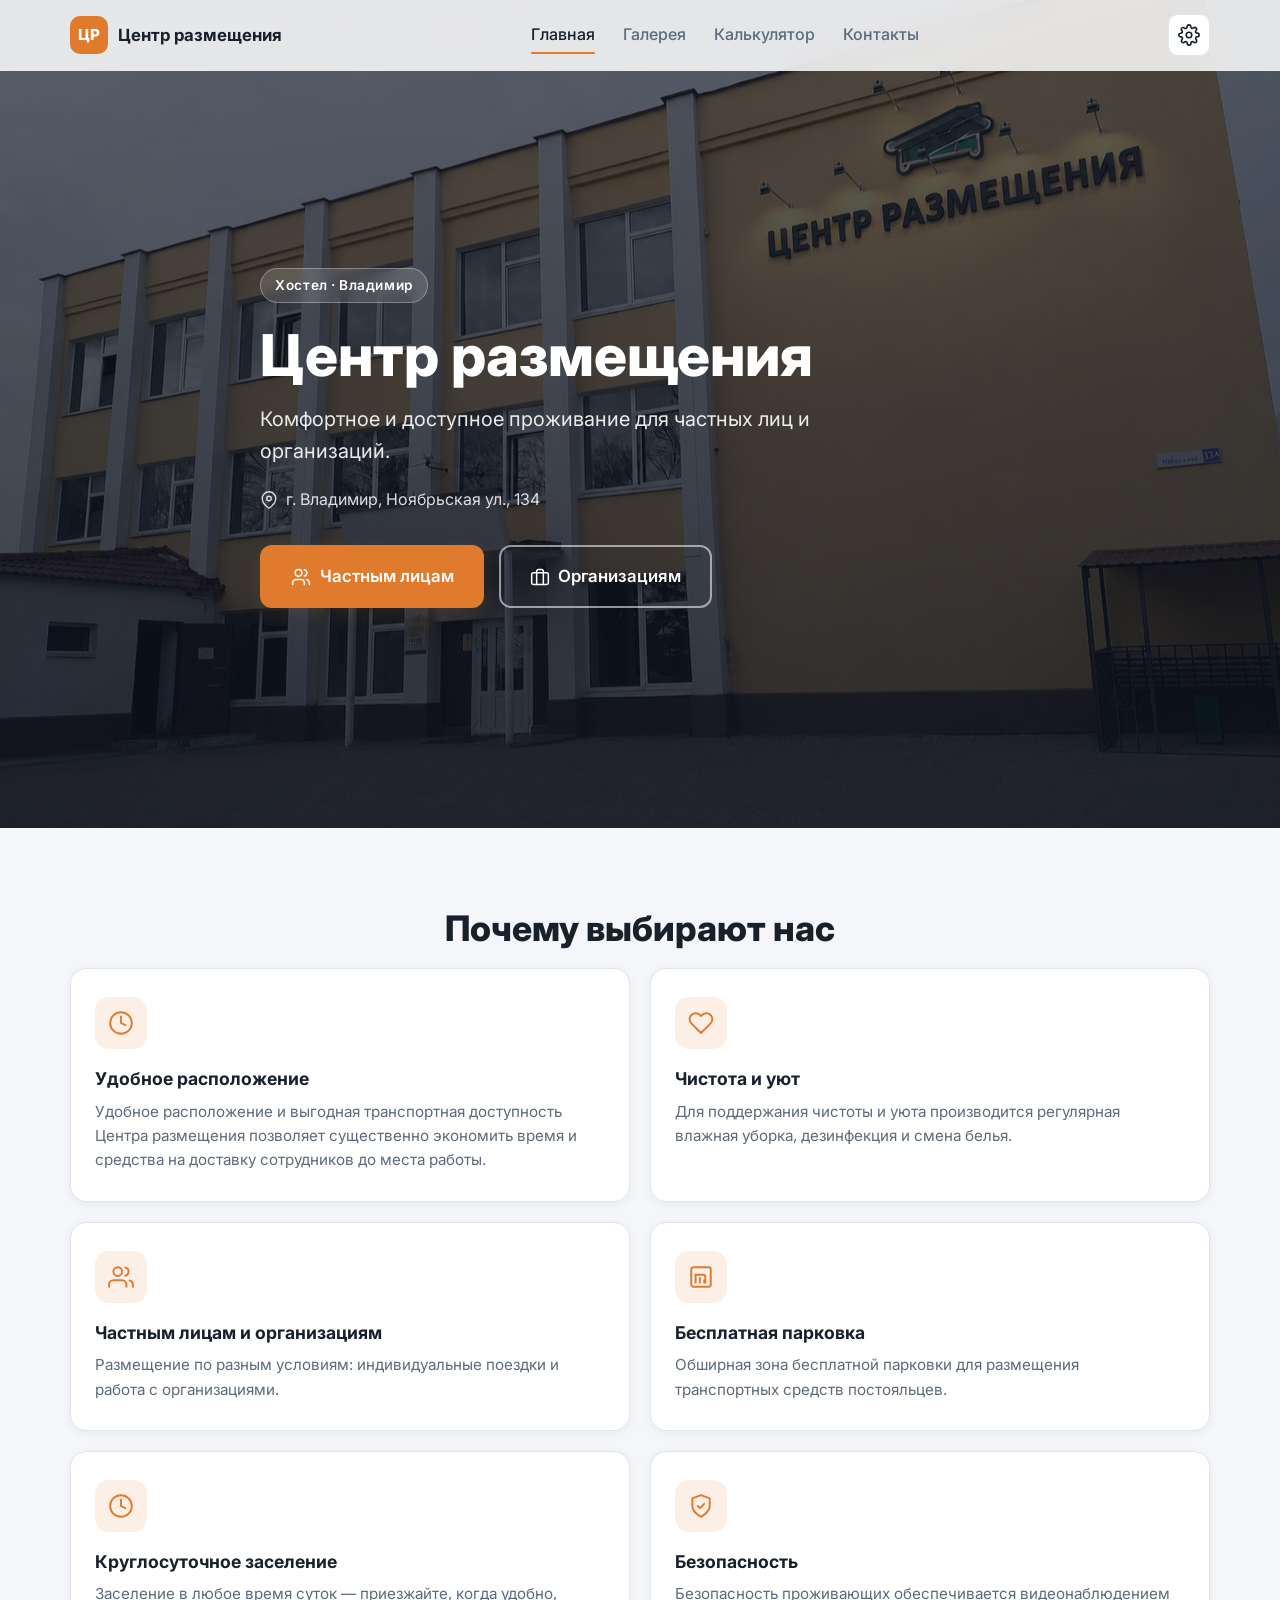
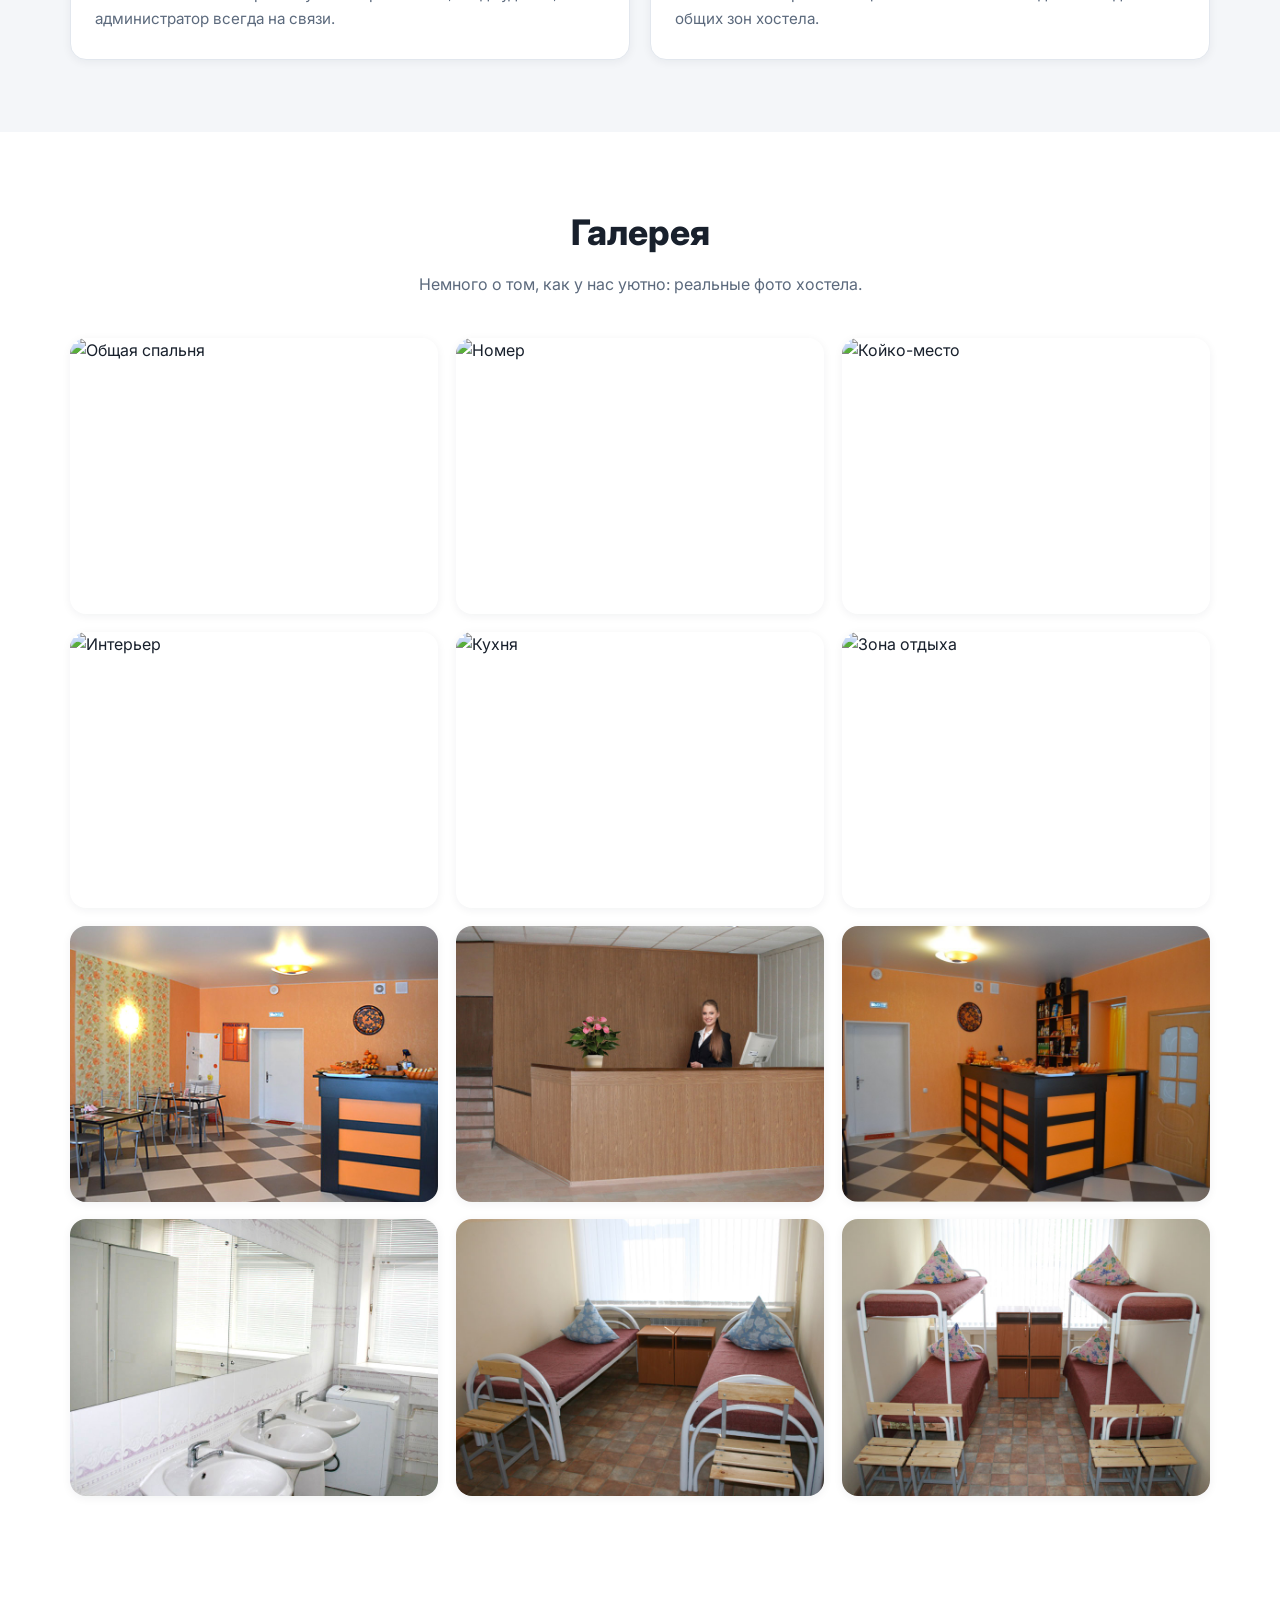
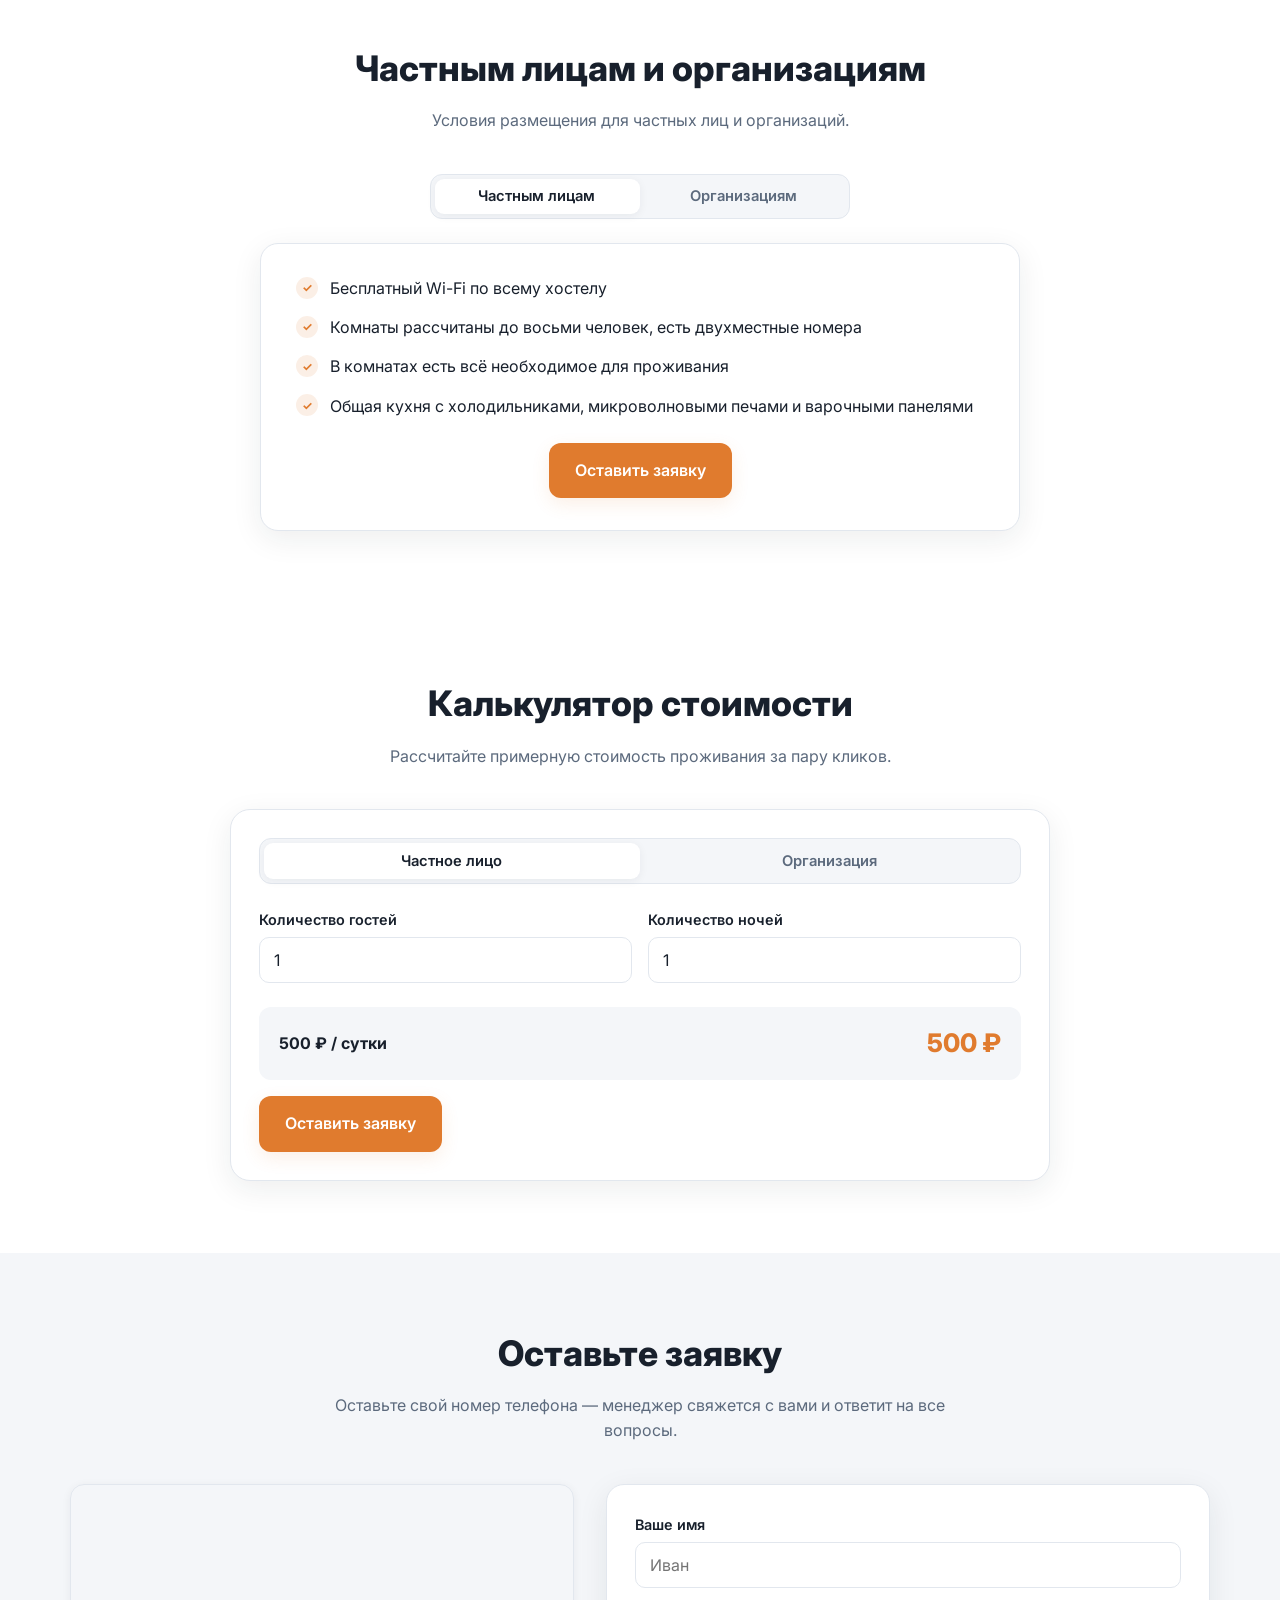
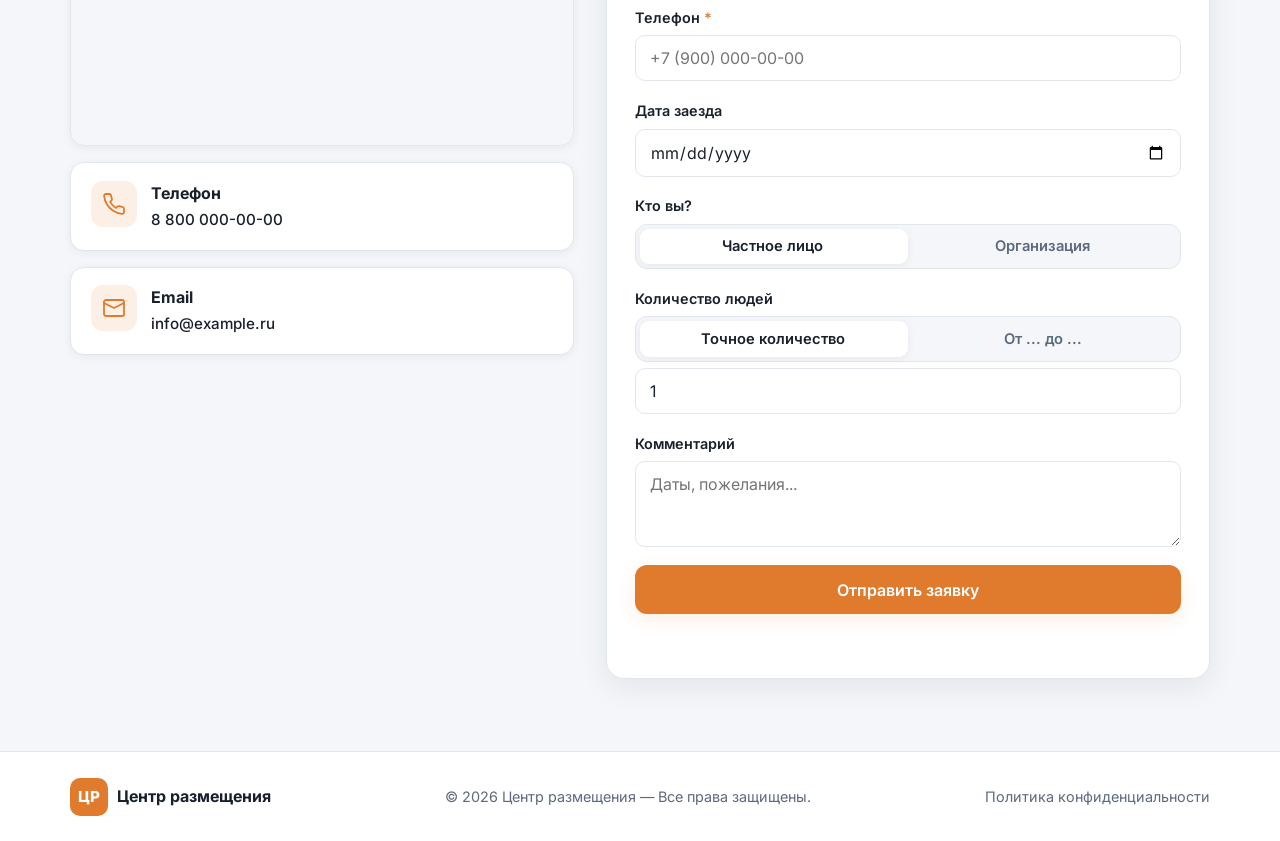
==== commit 20391b7f: "Галерея: добавлены реальные фото хостела (столовая, гостиная, коридор, санузел, номера)" ====
--- a/index.html
+++ b/index.html
@@ -166,6 +166,24 @@
           <figure class="gallery__item">
             <img src="https://images.unsplash.com/photo-1586023492125-27b2c045efd7?auto=format&fit=crop&w=900&q=60" alt="Зона отдыха" loading="lazy" />
           </figure>
+          <figure class="gallery__item">
+            <img src="images/gallery_table.jpg" alt="Столовая" loading="lazy" />
+          </figure>
+          <figure class="gallery__item">
+            <img src="images/gallery_living.jpg" alt="Гостиная" loading="lazy" />
+          </figure>
+          <figure class="gallery__item">
+            <img src="images/gallery_corridor.jpg" alt="Коридор" loading="lazy" />
+          </figure>
+          <figure class="gallery__item">
+            <img src="images/gallery_bathroom.jpg" alt="Санузел" loading="lazy" />
+          </figure>
+          <figure class="gallery__item">
+            <img src="images/gallery_room1.jpg" alt="Номер" loading="lazy" />
+          </figure>
+          <figure class="gallery__item">
+            <img src="images/gallery_room2.jpg" alt="Номер" loading="lazy" />
+          </figure>
         </div>
       </div>
     </section>
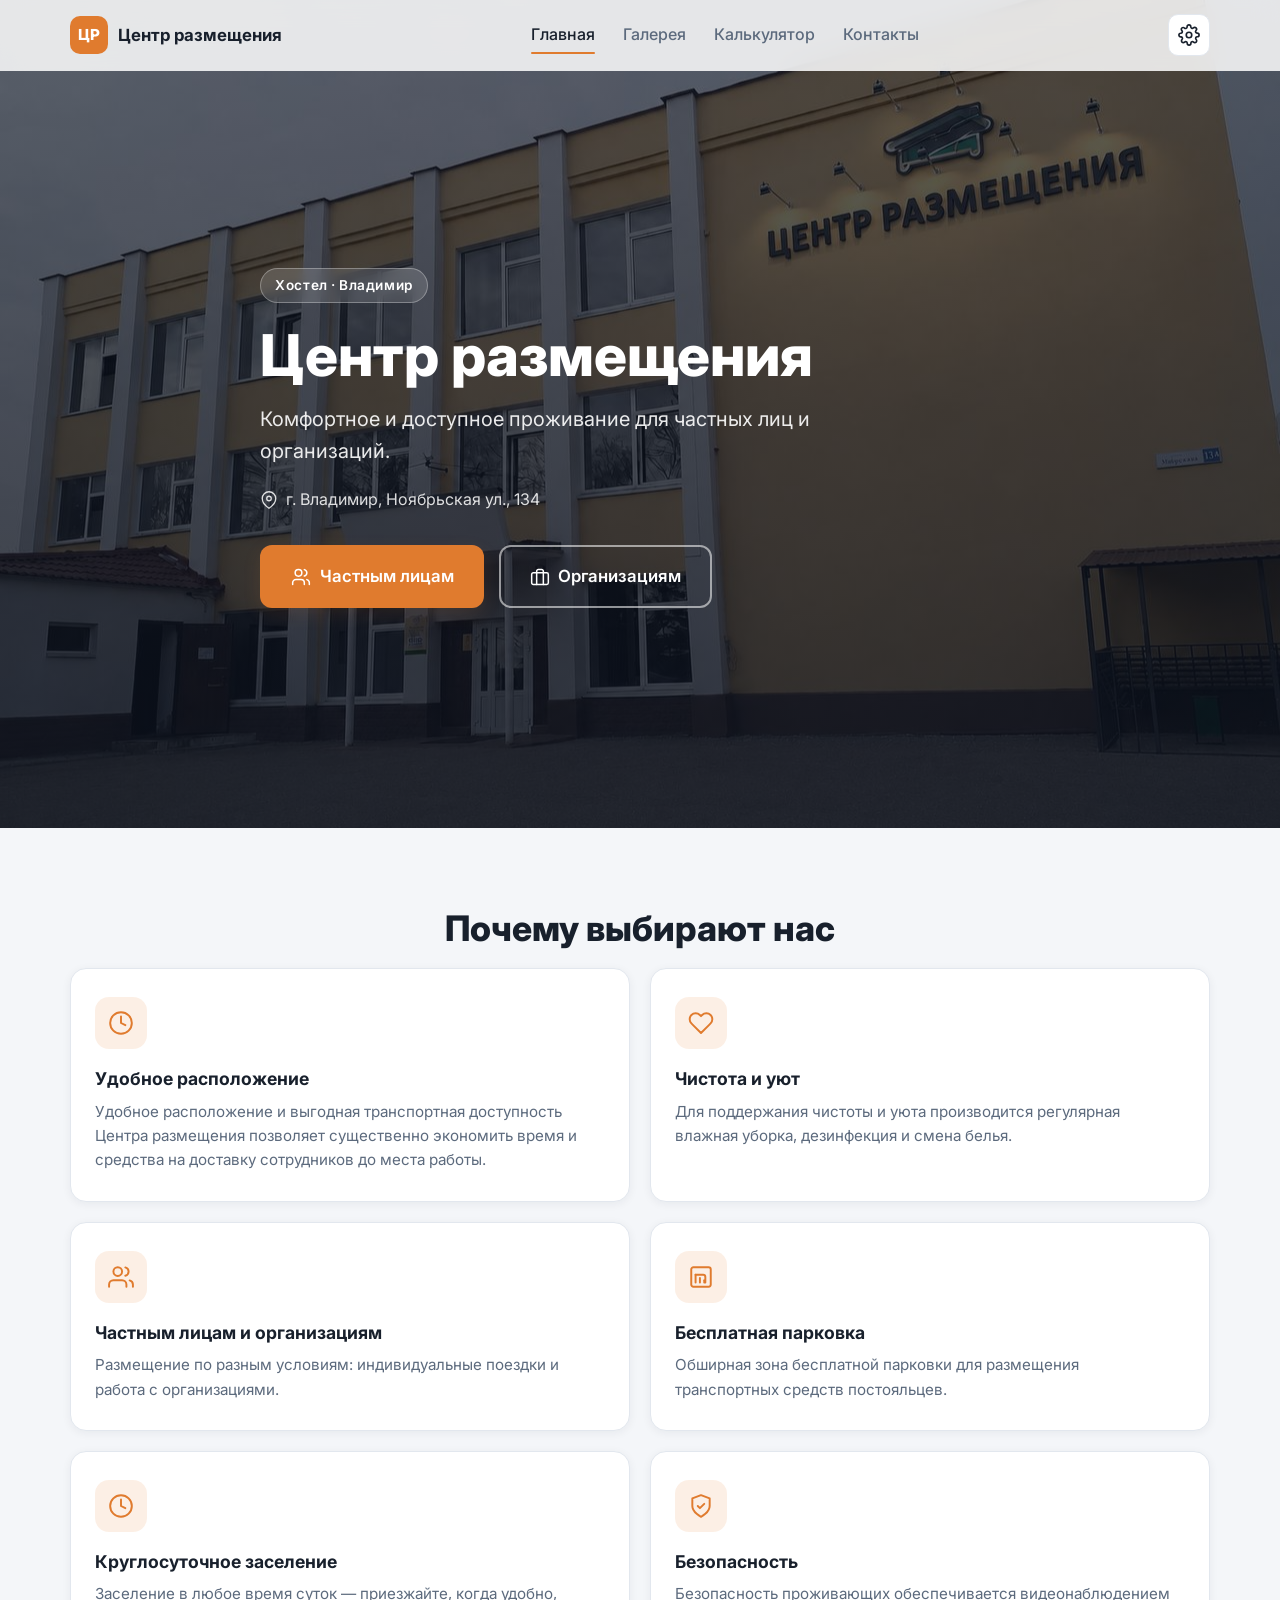
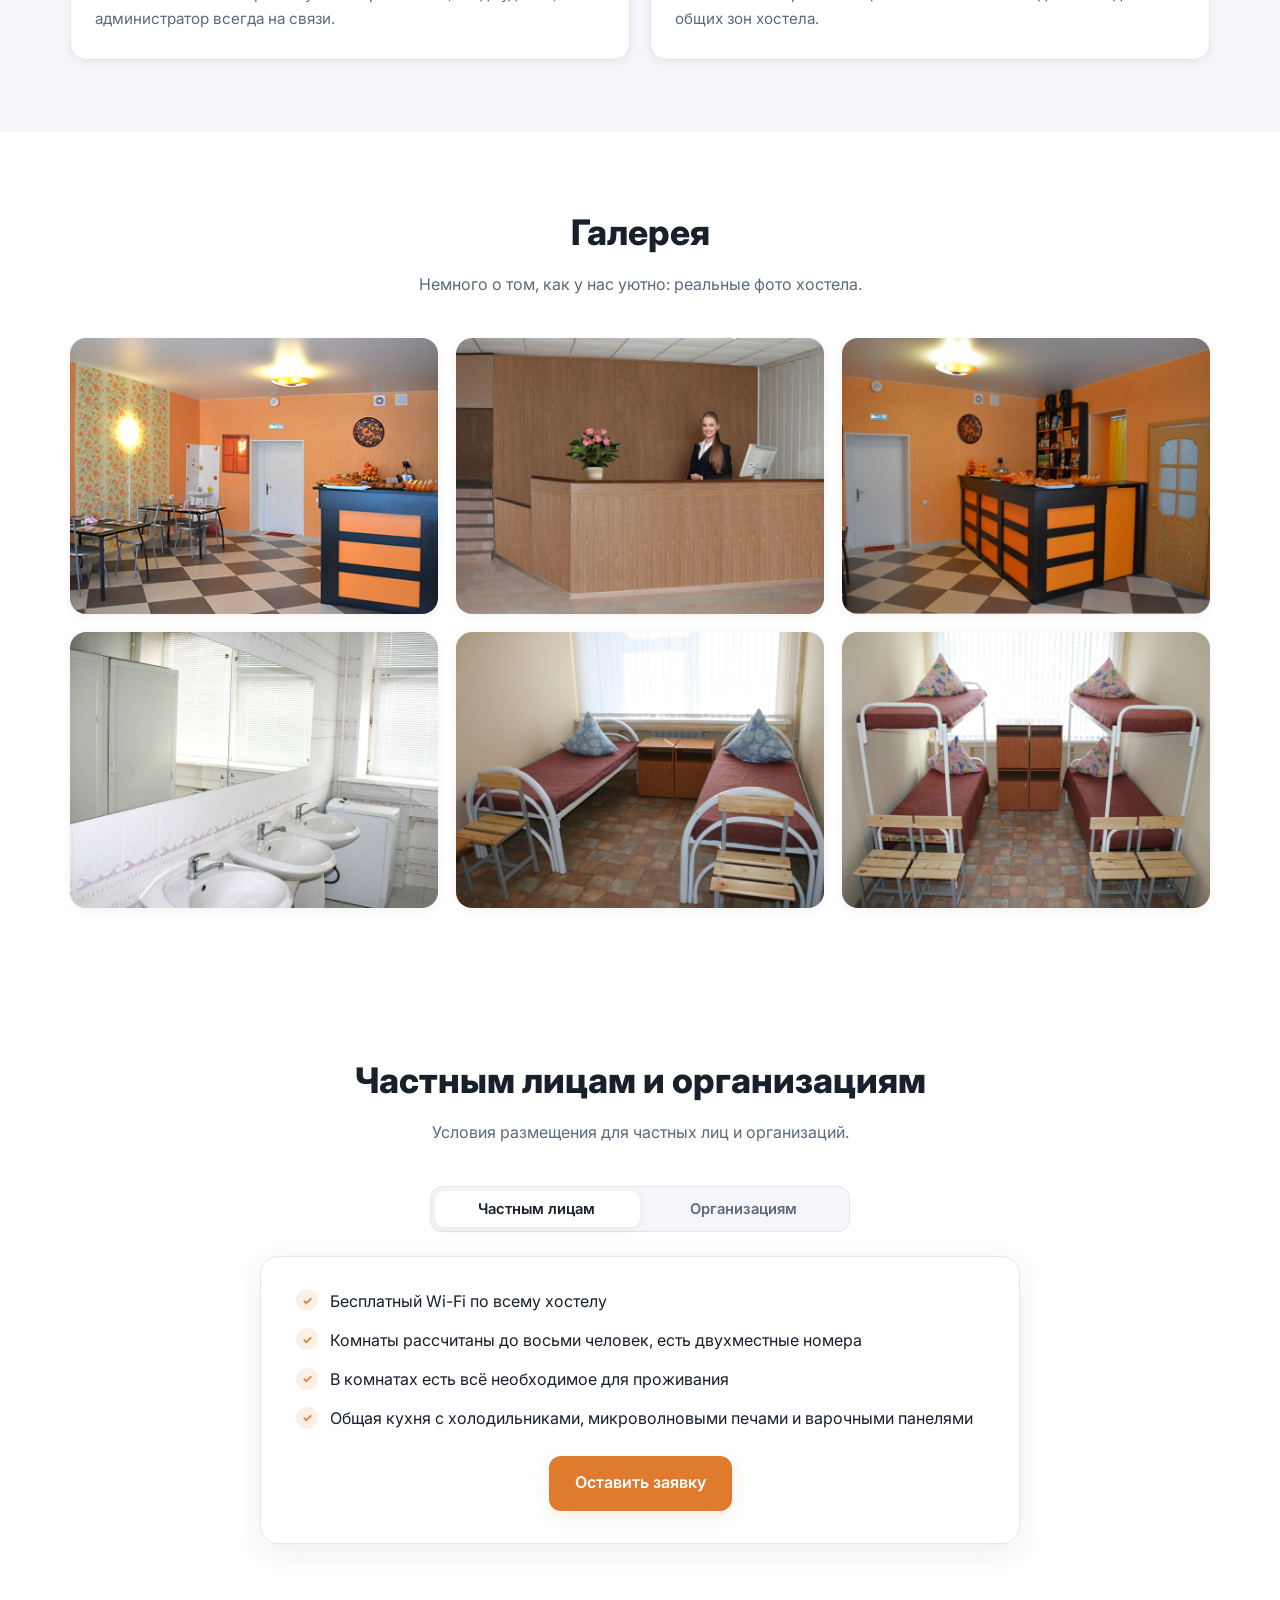
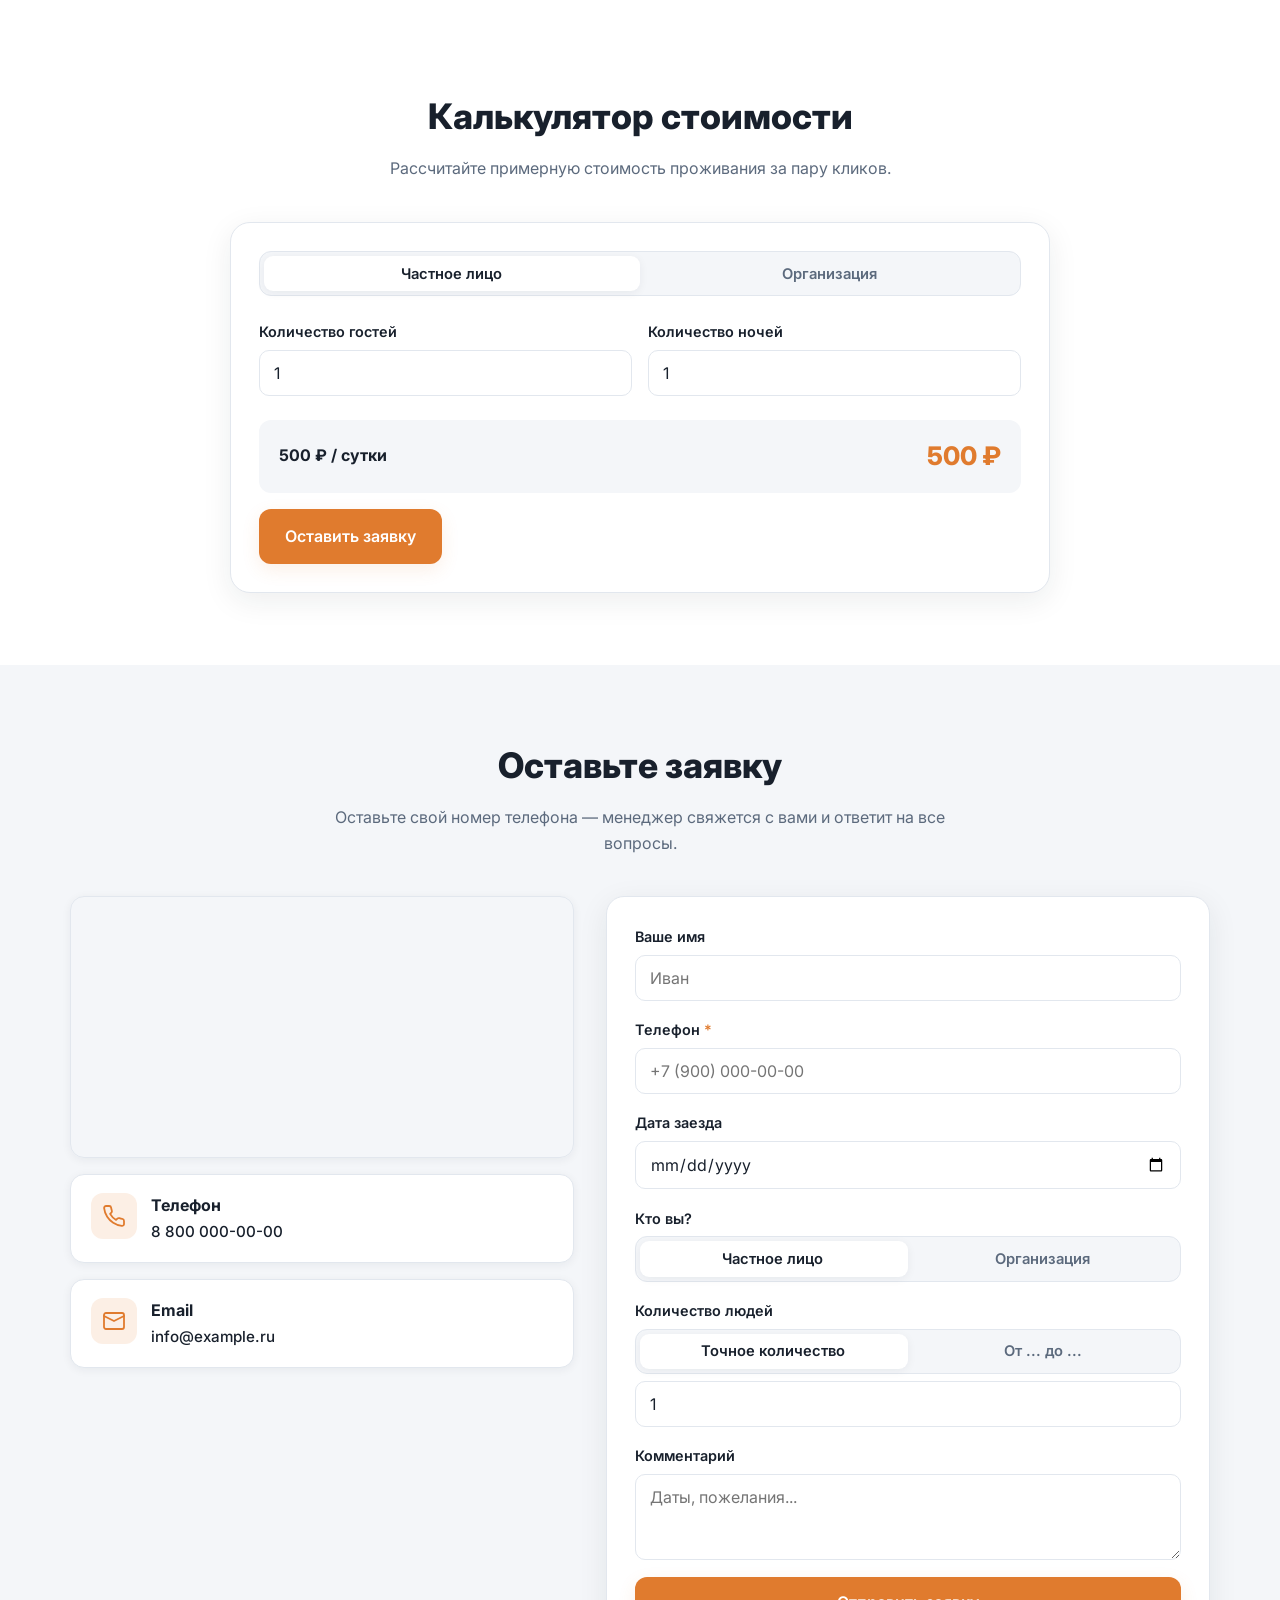
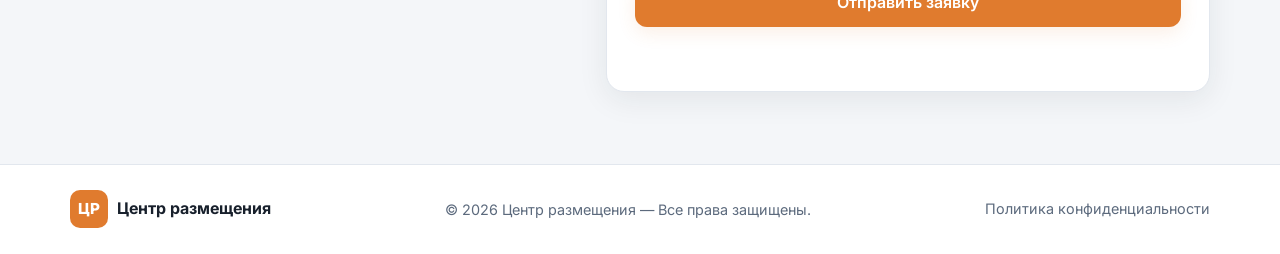
==== commit 5c15ad45: "Галерея: удалены заглушки unsplash, оставлены только реальные фото хостела" ====
--- a/index.html
+++ b/index.html
@@ -149,24 +149,6 @@
         <p class="section-subtitle" data-i18n="gallerySubtitle">Немного о том, как у нас уютно. Скоро добавим больше фото.</p>
         <div class="gallery__grid">
           <figure class="gallery__item">
-            <img src="https://images.unsplash.com/photo-1555854877-bab0e564b8d5?auto=format&fit=crop&w=900&q=60" alt="Общая спальня" loading="lazy" />
-          </figure>
-          <figure class="gallery__item">
-            <img src="https://images.unsplash.com/photo-1590490360182-c33d57733427?auto=format&fit=crop&w=900&q=60" alt="Номер" loading="lazy" />
-          </figure>
-          <figure class="gallery__item">
-            <img src="https://images.unsplash.com/photo-1595526114035-0d45ed16cfbf?auto=format&fit=crop&w=900&q=60" alt="Койко-место" loading="lazy" />
-          </figure>
-          <figure class="gallery__item">
-            <img src="https://images.unsplash.com/photo-1513694203232-719a280e022f?auto=format&fit=crop&w=900&q=60" alt="Интерьер" loading="lazy" />
-          </figure>
-          <figure class="gallery__item">
-            <img src="https://images.unsplash.com/photo-1502672260266-1c1ef2d93688?auto=format&fit=crop&w=900&q=60" alt="Кухня" loading="lazy" />
-          </figure>
-          <figure class="gallery__item">
-            <img src="https://images.unsplash.com/photo-1586023492125-27b2c045efd7?auto=format&fit=crop&w=900&q=60" alt="Зона отдыха" loading="lazy" />
-          </figure>
-          <figure class="gallery__item">
             <img src="images/gallery_table.jpg" alt="Столовая" loading="lazy" />
           </figure>
           <figure class="gallery__item">
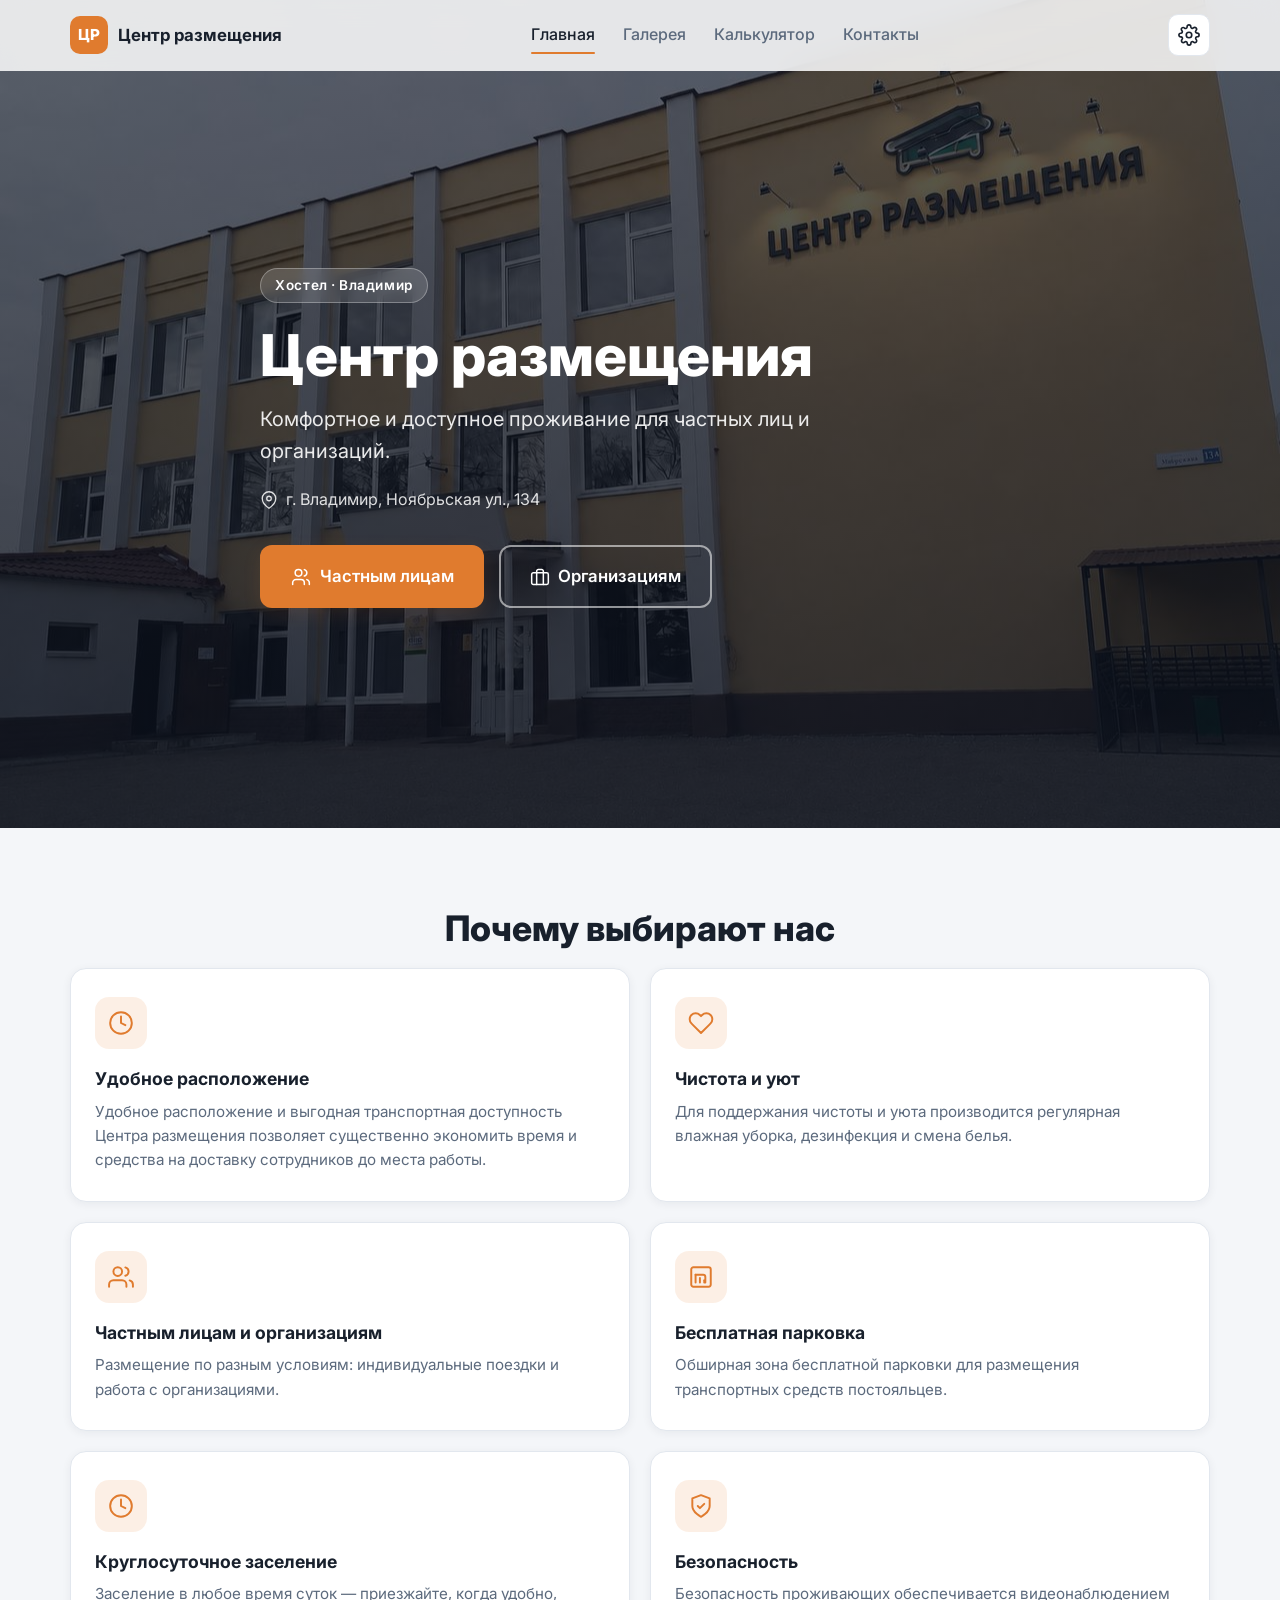
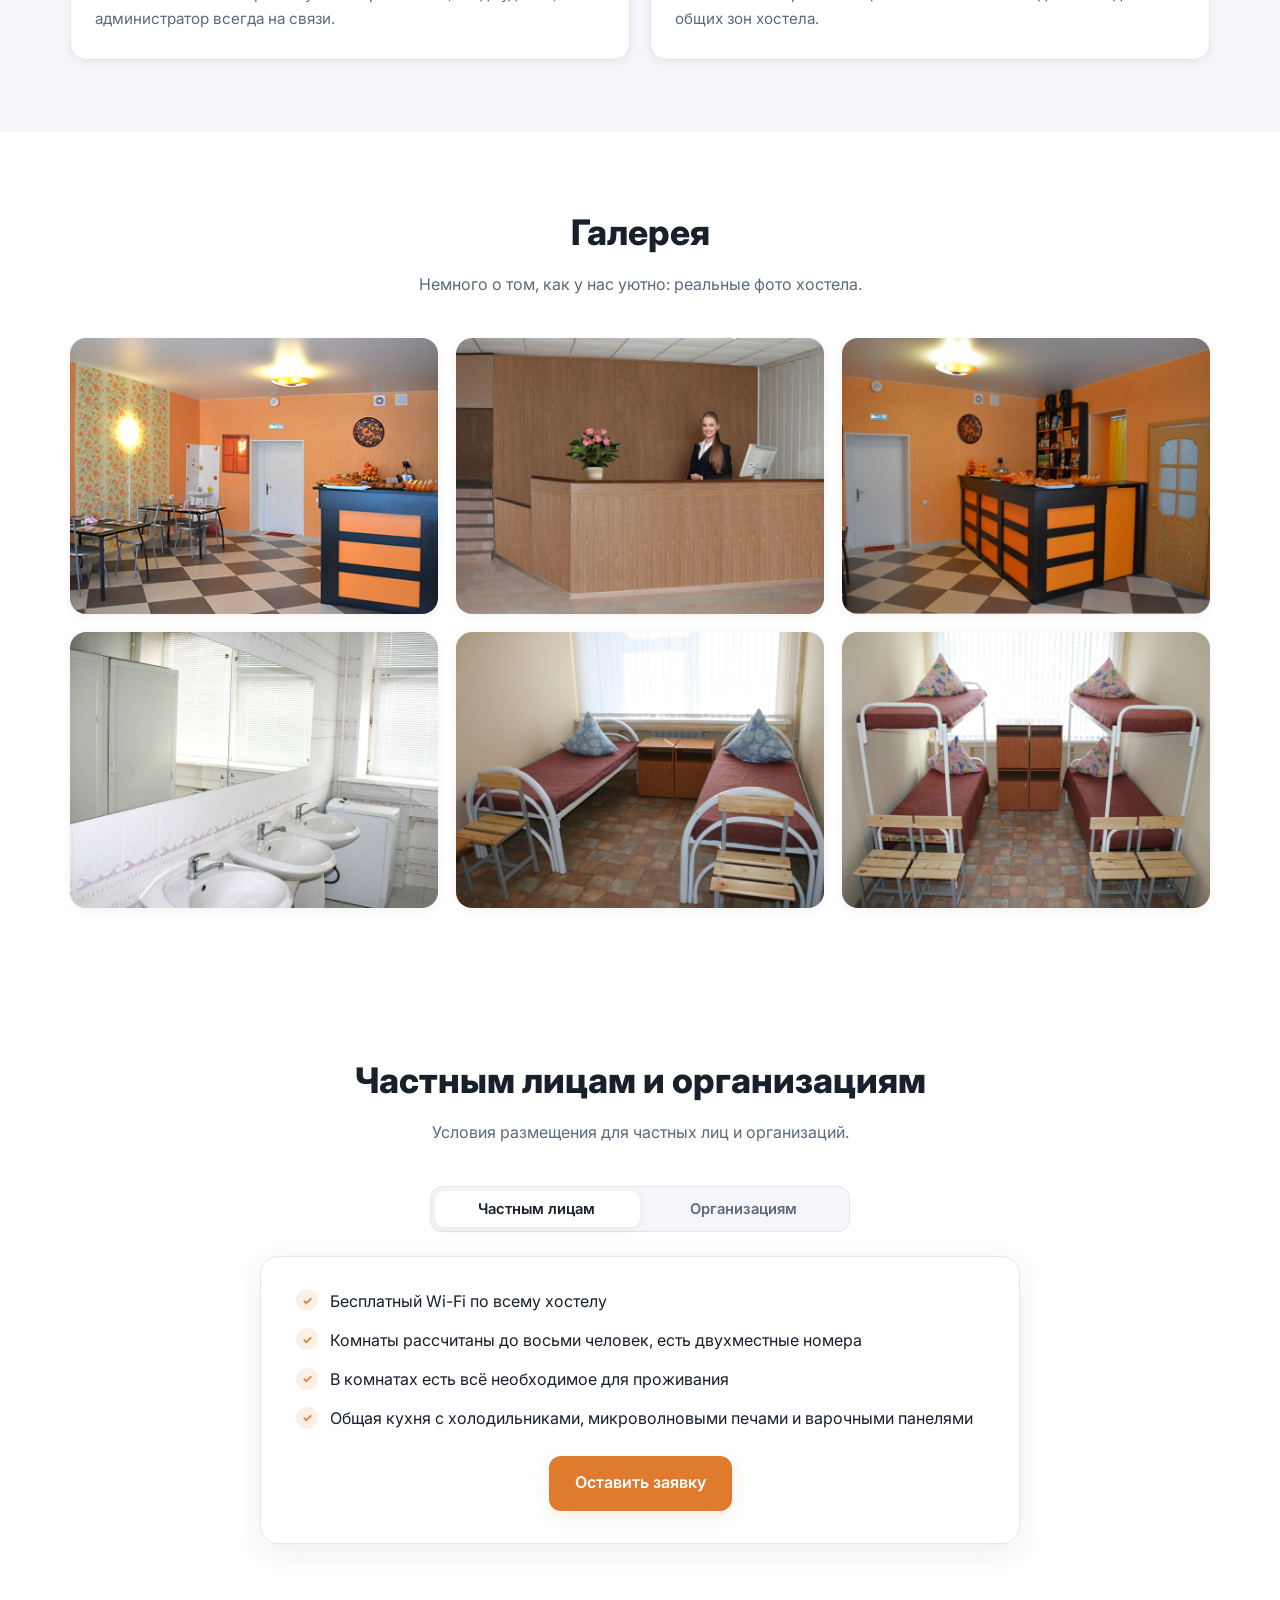
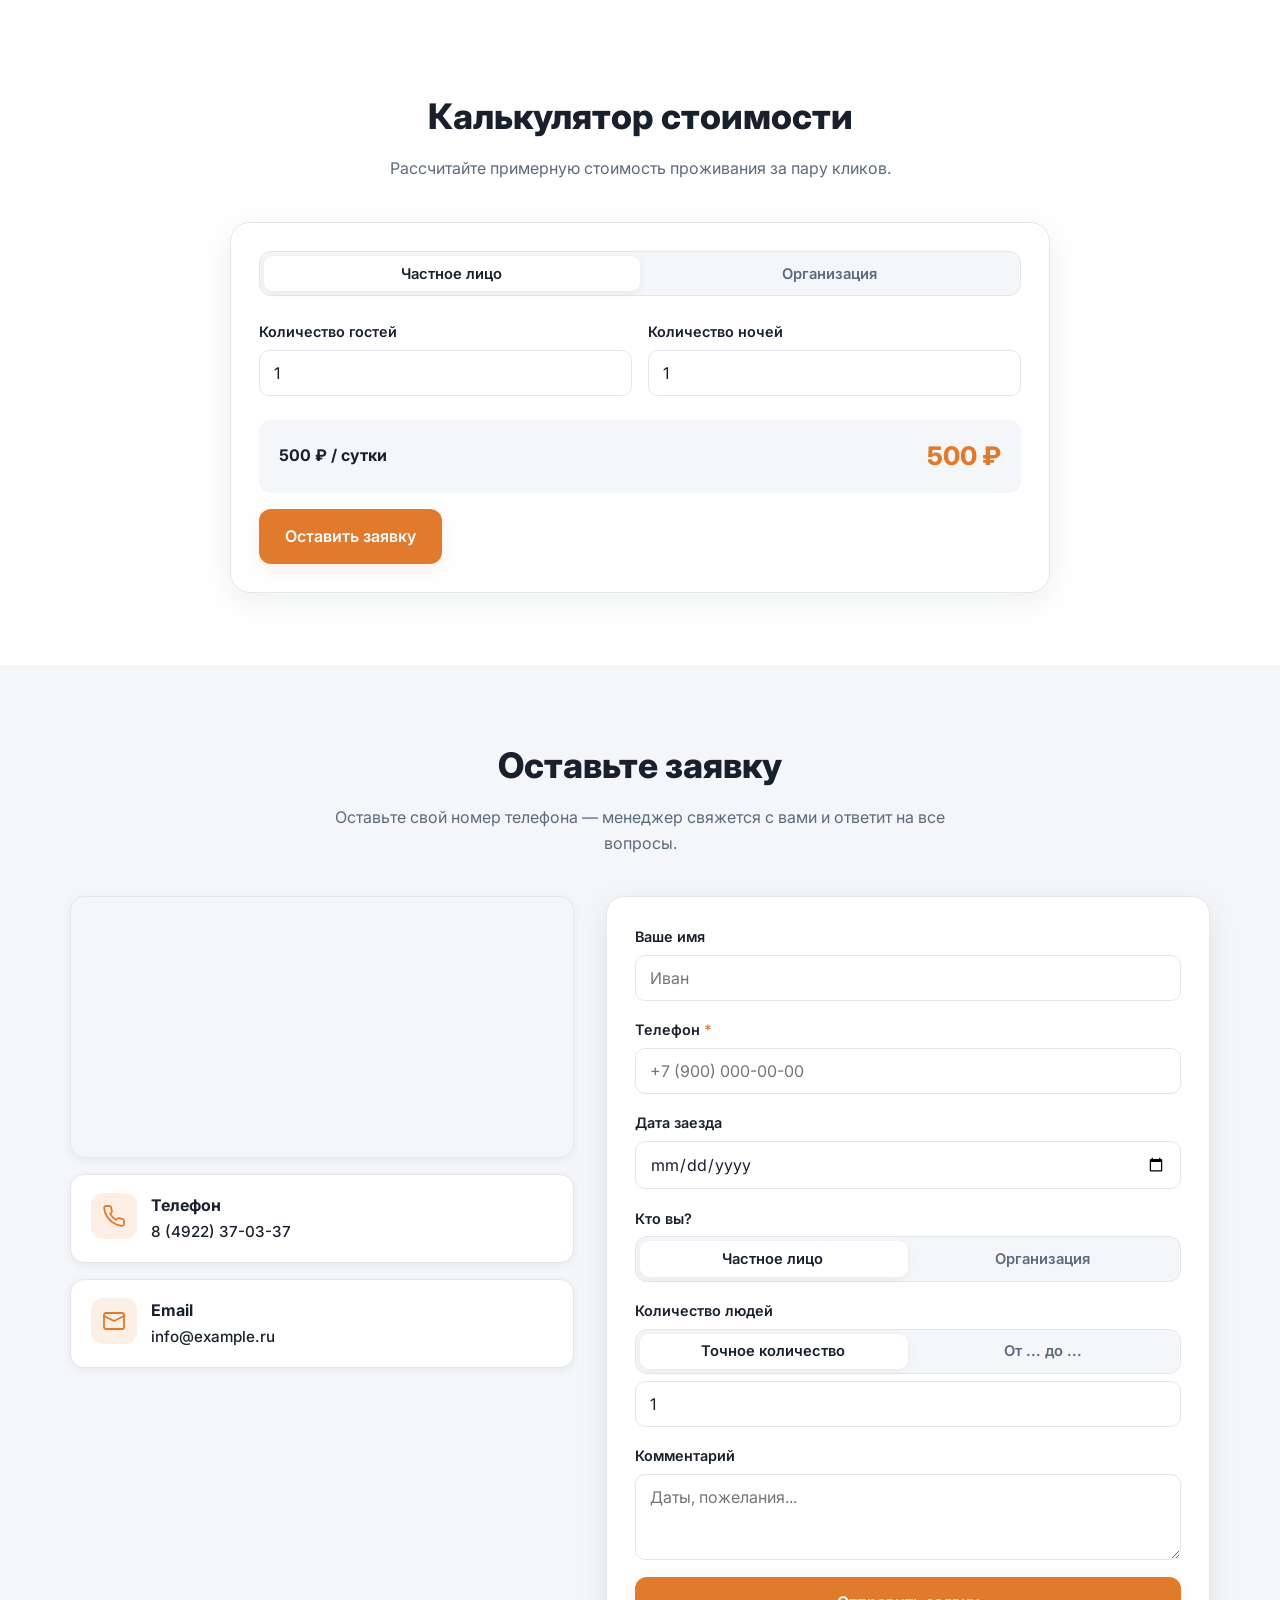
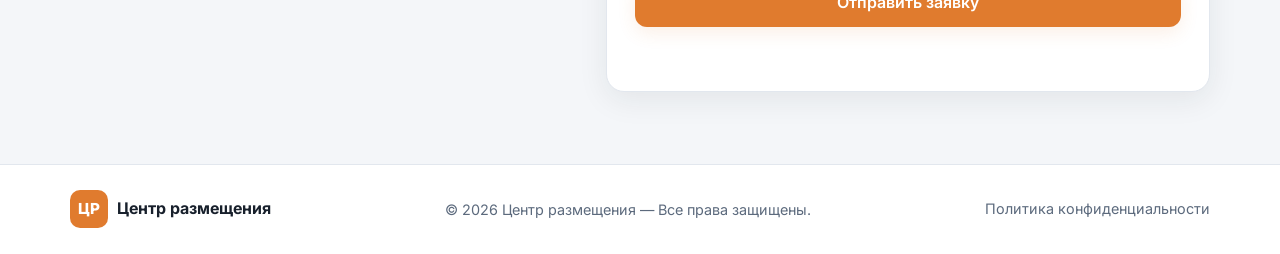
==== commit 6596338c: "Контакты: новый номер телефона 8 (4922) 37-03-37" ====
--- a/index.html
+++ b/index.html
@@ -246,7 +246,7 @@
               </div>
               <div>
                 <strong data-i18n="contactPhone">Телефон</strong>
-                <p><a class="contact__link" href="tel:+78000000000">8 800 000-00-00</a></p>
+                <p><a class="contact__link" href="tel:+784922370337">8 (4922) 37-03-37</a></p>
               </div>
             </div>
             <div class="contact__card">
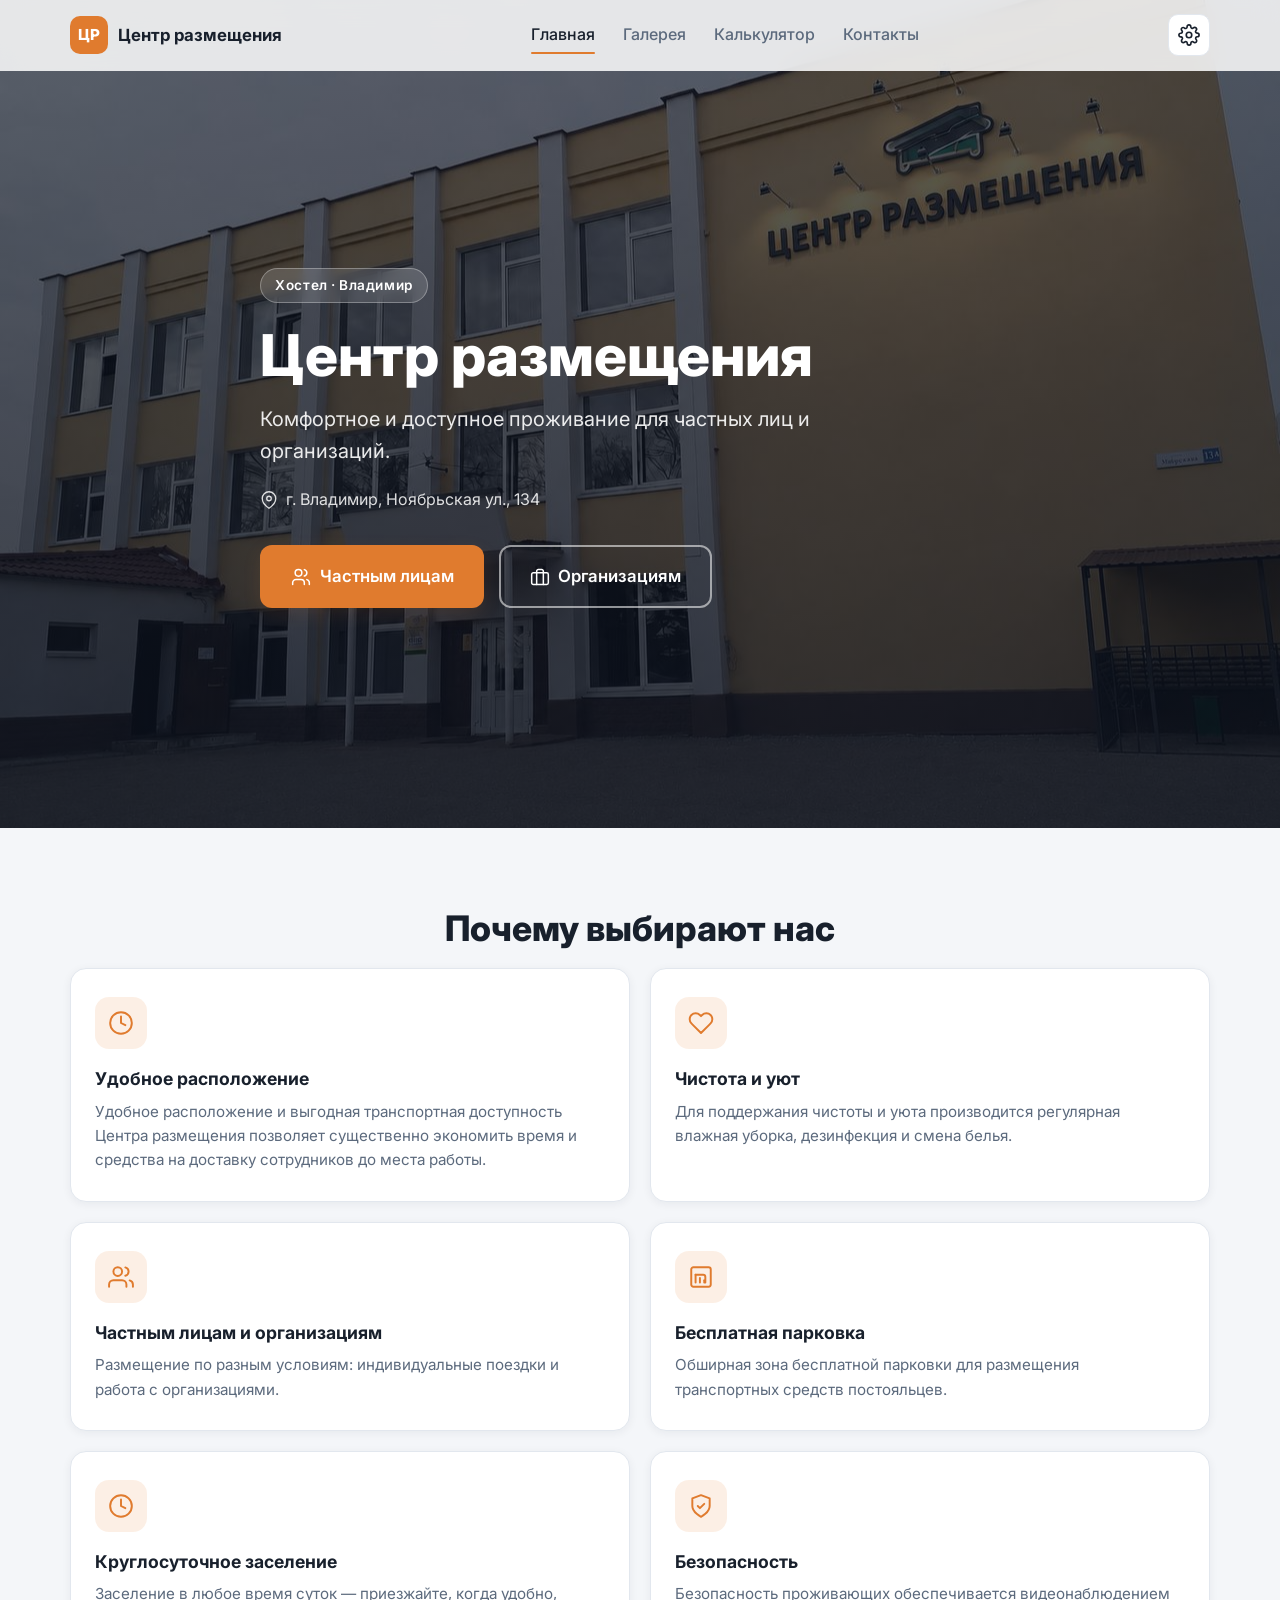
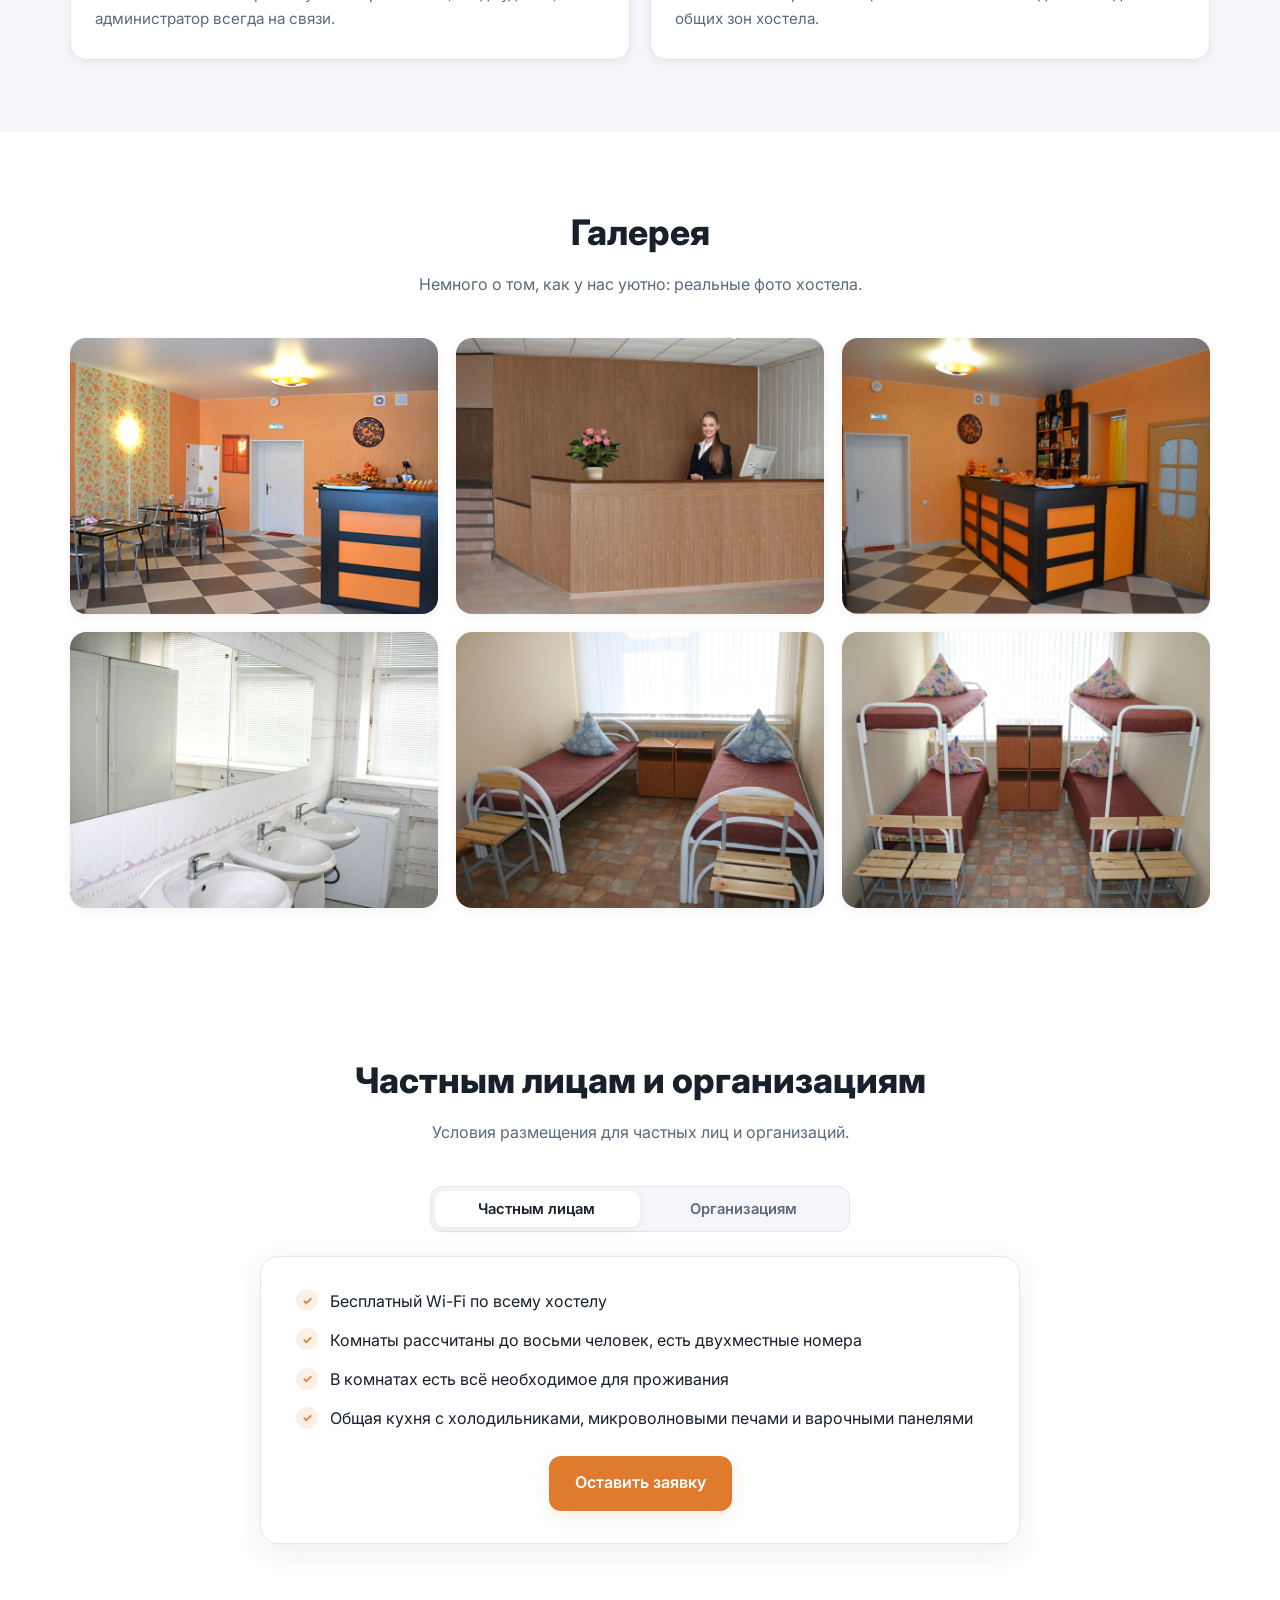
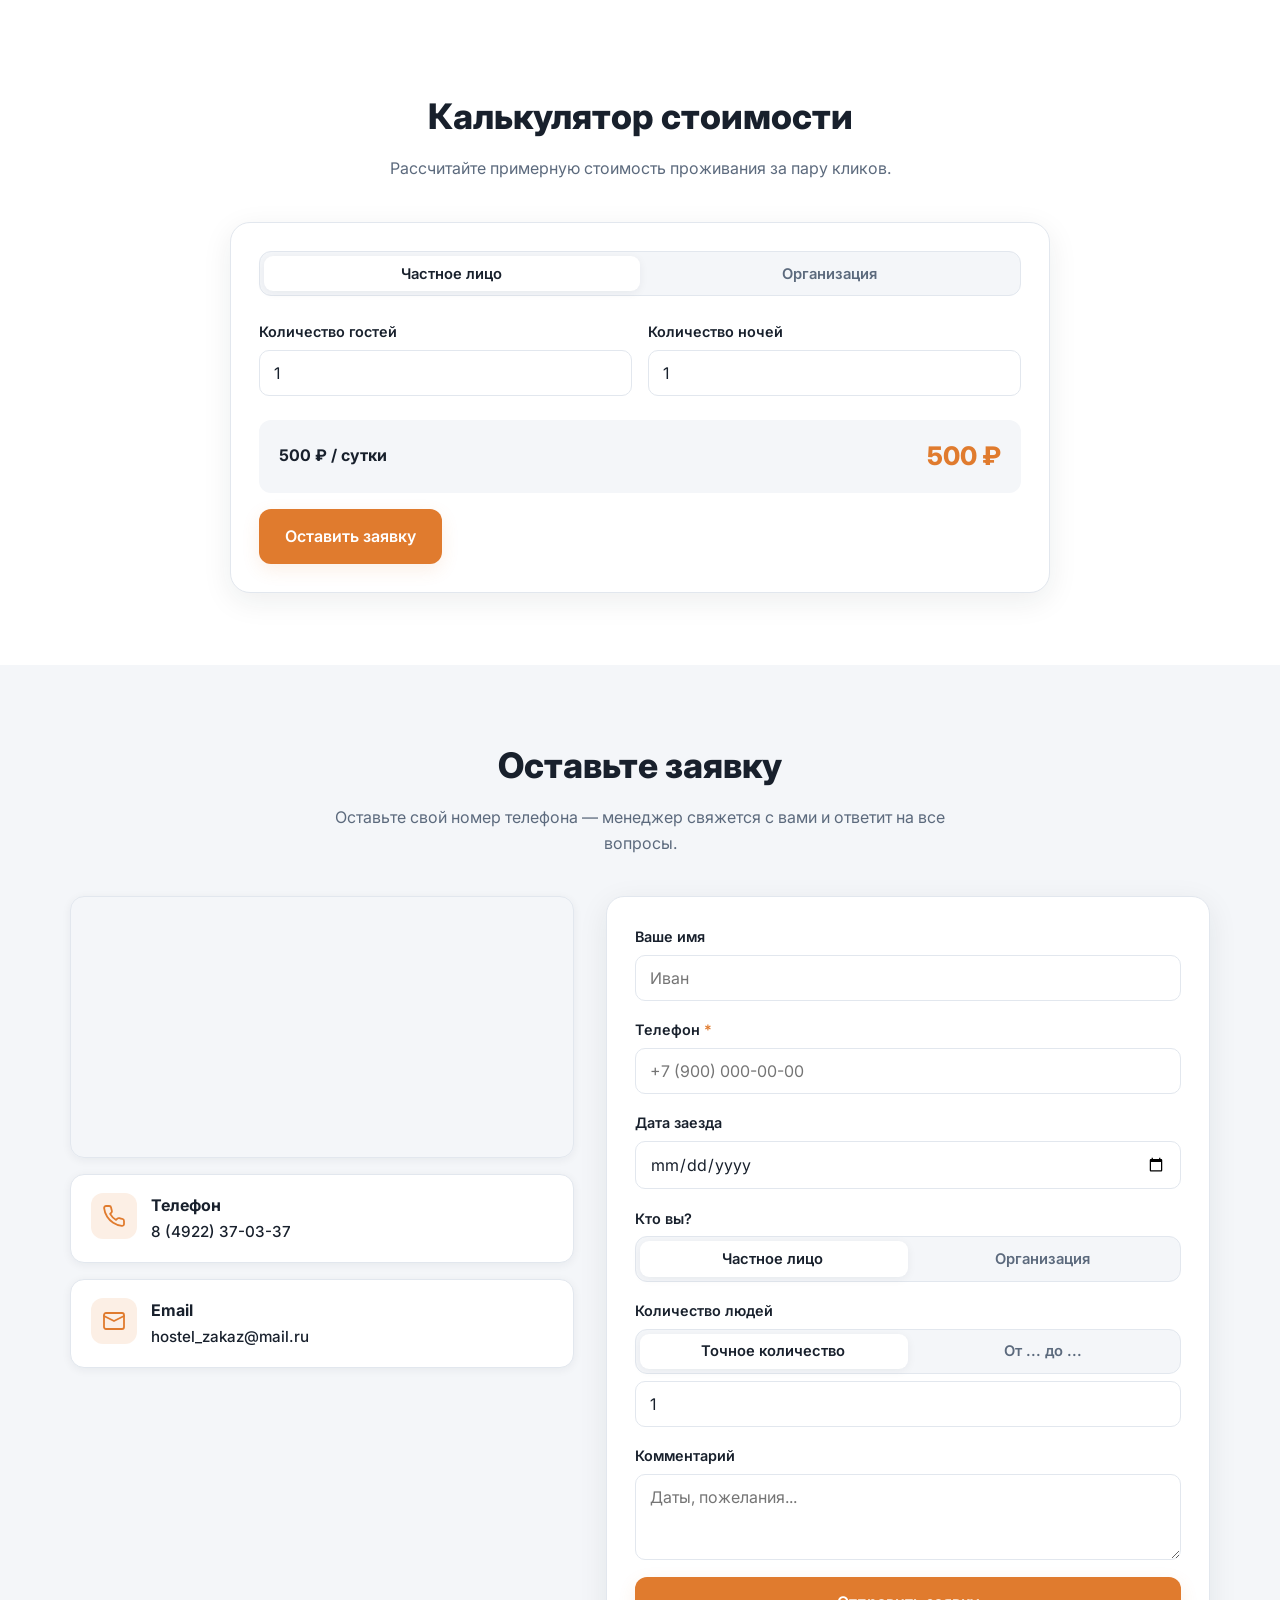
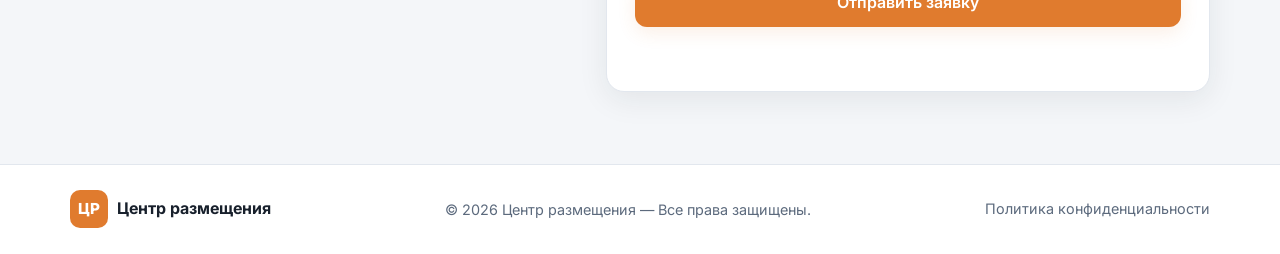
==== commit 3b4da371: "Уведомления: полный текст заявки дублируется на почту hostel_zakaz@mail.ru + email обновлён на сайте" ====
--- a/index.html
+++ b/index.html
@@ -3,12 +3,86 @@
 <head>
   <meta charset="UTF-8" />
   <meta name="viewport" content="width=device-width, initial-scale=1.0" />
-  <meta name="description" content="Центр размещения — хостел во Владимире, Ноябрьская ул., 134. Проживание для частных лиц и организаций." />
-  <meta name="keywords" content="хостел Владимир, центр размещения, проживание, койко-место, Ноябрьская 134" />
-  <meta property="og:title" content="Центр размещения — Владимир" />
-  <meta property="og:description" content="Комфортное проживание для частных лиц и организаций. Ноябрьская ул., 134, Владимир." />
+  <meta name="robots" content="index, follow" />
+
+  <title>Хостел 33 Владимир — Центр размещения | Ноябрьская ул., 134</title>
+  <meta name="description" content="Хостел 33 и центр размещения во Владимире: койко-места и номера для частных лиц и организаций. Ноябрьская ул., 134. Бронирование: 8 (4922) 37-03-37." />
+  <meta name="keywords" content="хостел 33, хостел33, 33 хостел, хостел владимир, хостел во владимире, центр размещения владимир, центр размещения 33, центр размещения, размещение во владимире, койко-место владимир, ночлег владимир, гостиница владимир, проживание владимир, хостел ноябрьская 134" />
+
+  <link rel="canonical" href="https://hostel33.vercel.app/" />
+
+  <meta name="geo.region" content="RU-VLA" />
+  <meta name="geo.placename" content="Владимир" />
+  <meta name="geo.position" content="56.092796;40.238866" />
+  <meta name="ICBM" content="56.092796, 40.238866" />
+
   <meta property="og:type" content="website" />
-  <title>Центр размещения — Владимир</title>
+  <meta property="og:site_name" content="Центр размещения — Хостел 33 Владимир" />
+  <meta property="og:locale" content="ru_RU" />
+  <meta property="og:url" content="https://hostel33.vercel.app/" />
+  <meta property="og:title" content="Хостел 33 Владимир — Центр размещения | Ноябрьская ул., 134" />
+  <meta property="og:description" content="Койко-места и номера для частных лиц и организаций. Ноябрьская ул., 134, Владимир. Тел.: 8 (4922) 37-03-37." />
+  <meta property="og:image" content="https://hostel33.vercel.app/images/hero.jpg" />
+  <meta name="twitter:card" content="summary_large_image" />
+  <meta name="twitter:title" content="Хостел 33 Владимир — Центр размещения" />
+  <meta name="twitter:description" content="Койко-места и номера для частных лиц и организаций. Ноябрьская ул., 134, Владимир." />
+  <meta name="twitter:image" content="https://hostel33.vercel.app/images/hero.jpg" />
+
+  <script type="application/ld+json">
+  {
+    "@context": "https://schema.org",
+    "@graph": [
+      {
+        "@type": "Hostel",
+        "@id": "https://hostel33.vercel.app/#hostel",
+        "name": "Центр размещения — Хостел 33 Владимир",
+        "alternateName": ["Хостел 33", "Хостел33", "33 Хостел", "Хостел Владимир", "Хостел во Владимире", "Центр размещения Владимир", "Центр размещения 33"],
+        "description": "Хостел 33 и центр размещения во Владимире: койко-места и номера для частных лиц и организаций. Круглосуточное заселение. Ноябрьская ул., 134.",
+        "url": "https://hostel33.vercel.app/",
+        "telephone": "+784922370337",
+        "priceRange": "₽₽",
+        "image": "https://hostel33.vercel.app/images/hero.jpg",
+        "address": {
+          "@type": "PostalAddress",
+          "streetAddress": "Ноябрьская ул., 134",
+          "addressLocality": "Владимир",
+          "addressRegion": "Владимирская область",
+          "postalCode": "600000",
+          "addressCountry": "RU"
+        },
+        "geo": {
+          "@type": "GeoCoordinates",
+          "latitude": 56.092796,
+          "longitude": 40.238866
+        },
+        "openingHoursSpecification": {
+          "@type": "OpeningHoursSpecification",
+          "dayOfWeek": ["Monday", "Tuesday", "Wednesday", "Thursday", "Friday", "Saturday", "Sunday"],
+          "opens": "00:00",
+          "closes": "23:59"
+        },
+        "hasMap": "https://yandex.ru/maps/?text=%D0%92%D0%BB%D0%B0%D0%B4%D0%B8%D0%BC%D0%B8%D1%80%2C%20%D0%9D%D0%BE%D1%8F%D0%B1%D1%80%D1%8C%D1%81%D0%BA%D0%B0%D1%8F%20%D1%83%D0%BB%D0%B8%D1%86%D0%B0%2C%20134",
+        "amenityFeature": [
+          { "@type": "LocationFeatureSpecification", "name": "Бесплатный Wi-Fi", "value": true },
+          { "@type": "LocationFeatureSpecification", "name": "Бесплатная парковка", "value": true },
+          { "@type": "LocationFeatureSpecification", "name": "Общая кухня", "value": true },
+          { "@type": "LocationFeatureSpecification", "name": "Видеонаблюдение", "value": true },
+          { "@type": "LocationFeatureSpecification", "name": "Круглосуточное заселение", "value": true }
+        ],
+        "availableLanguage": ["ru", "en", "uz", "tg"]
+      },
+      {
+        "@type": "WebSite",
+        "@id": "https://hostel33.vercel.app/#website",
+        "name": "Центр размещения — Хостел 33 Владимир",
+        "alternateName": ["Хостел 33", "Хостел Владимир", "Центр размещения Владимир"],
+        "url": "https://hostel33.vercel.app/",
+        "inLanguage": ["ru", "en", "uz", "tg"]
+      }
+    ]
+  }
+  </script>
+
   <link rel="preconnect" href="https://fonts.googleapis.com" />
   <link rel="preconnect" href="https://fonts.gstatic.com" crossorigin />
   <link href="https://fonts.googleapis.com/css2?family=Inter:wght@400;500;600;700;800&display=swap" rel="stylesheet" />
@@ -255,7 +329,7 @@
               </div>
               <div>
                 <strong data-i18n="contactEmail">Email</strong>
-                <p><a class="contact__link" href="mailto:info@example.ru">info@example.ru</a></p>
+                <p><a class="contact__link" href="mailto:hostel_zakaz@mail.ru">hostel_zakaz@mail.ru</a></p>
               </div>
             </div>
           </div>
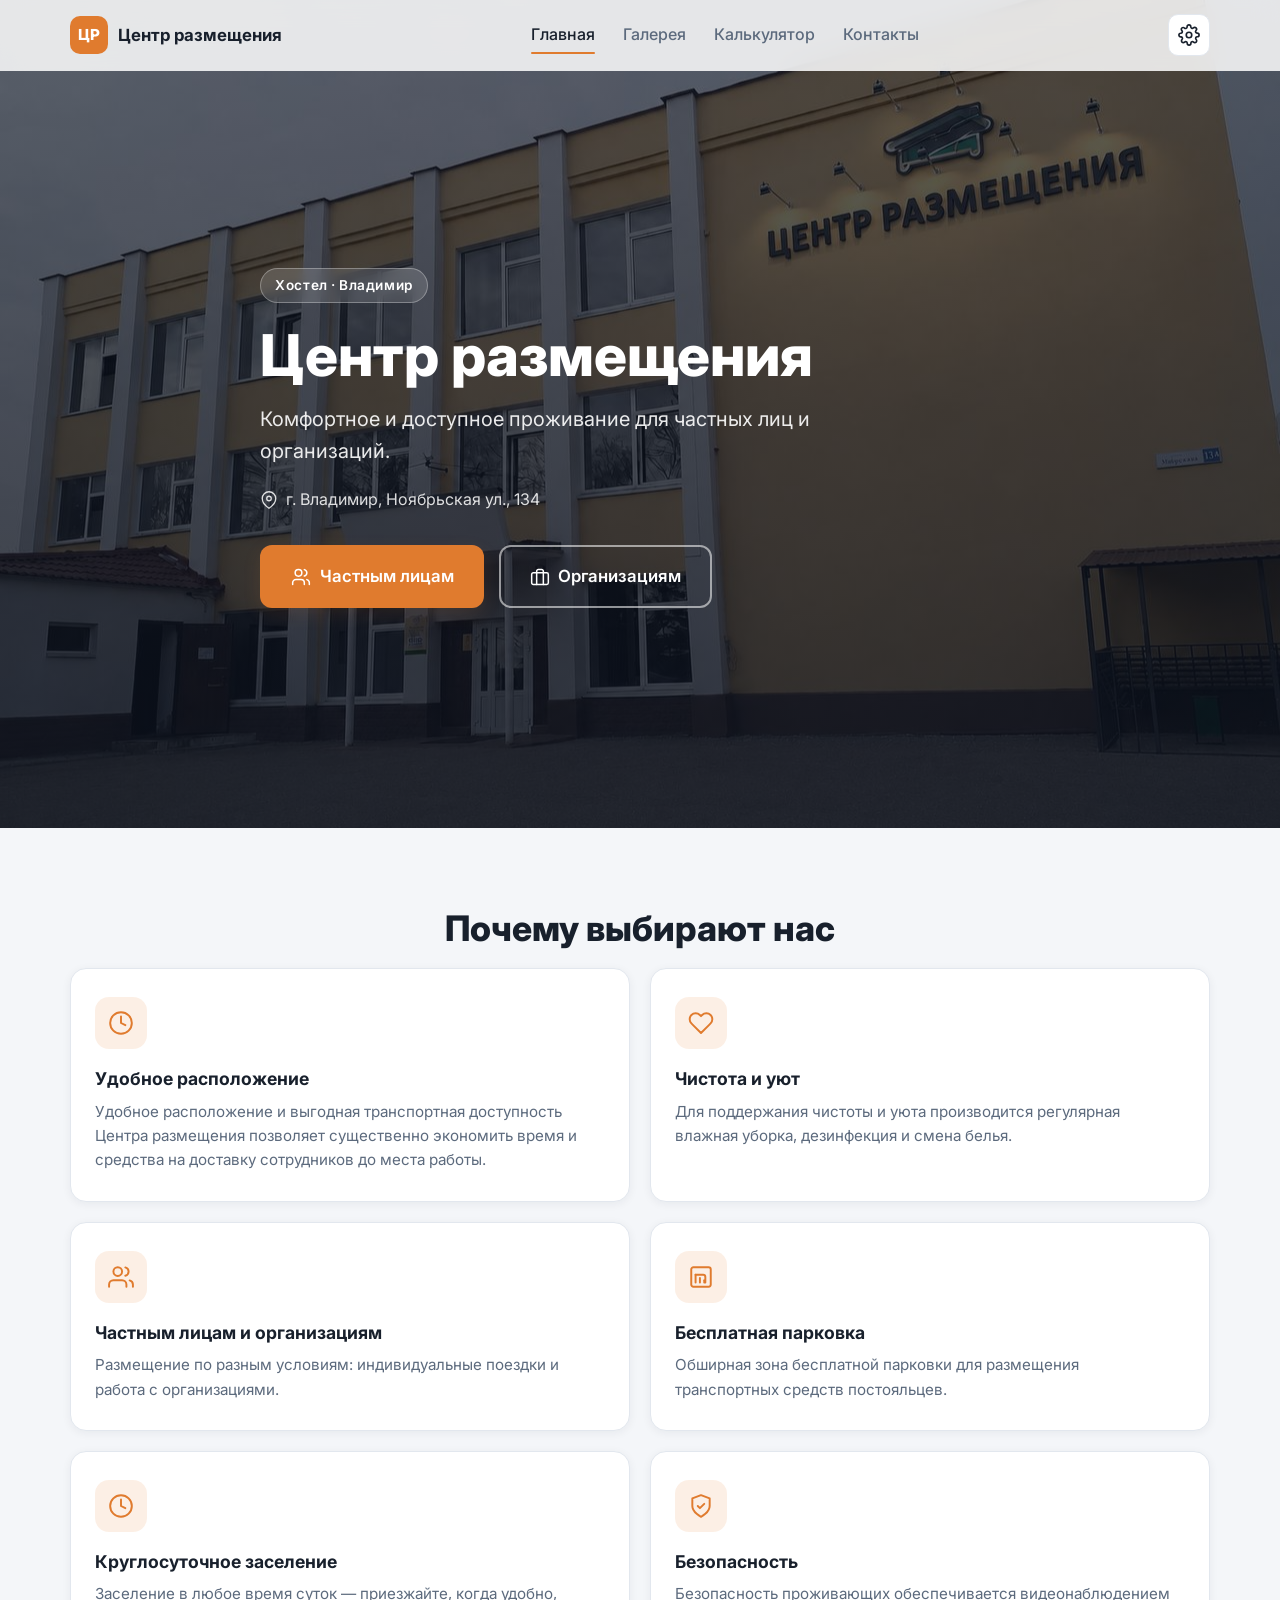
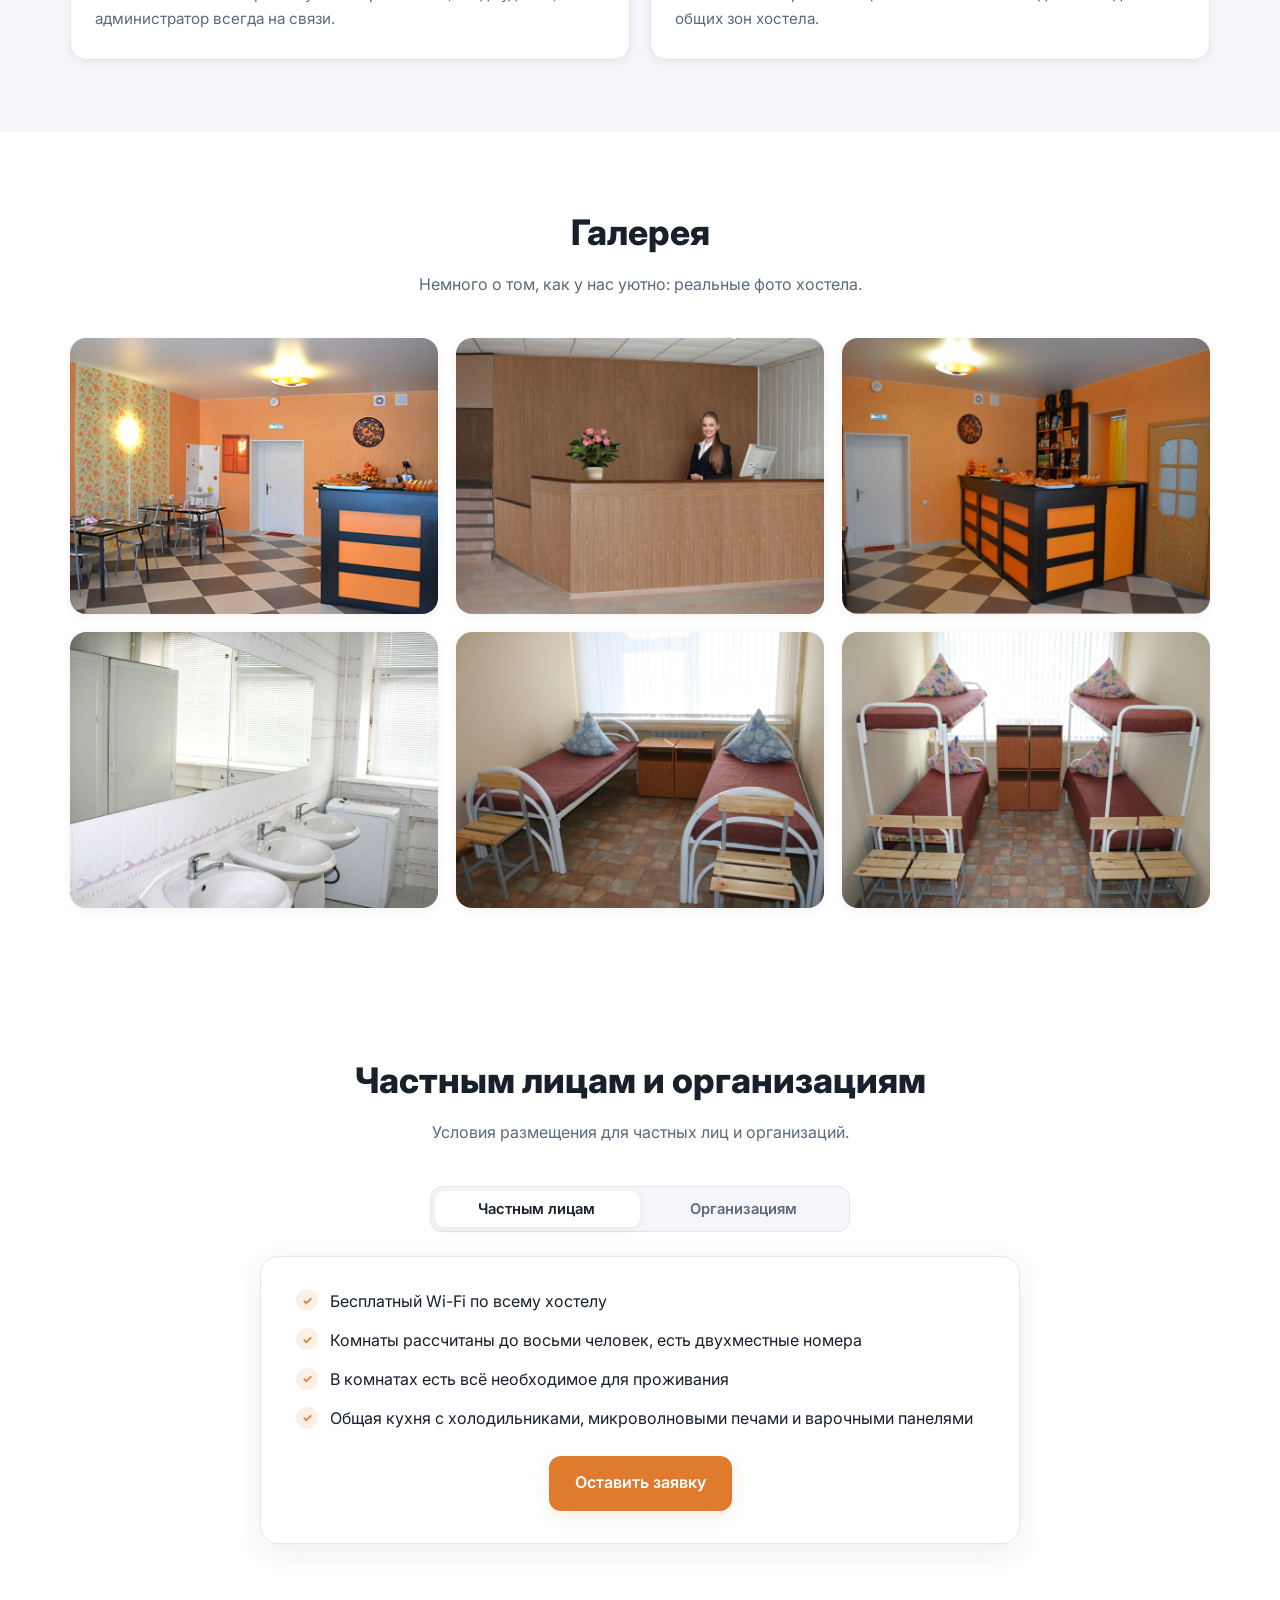
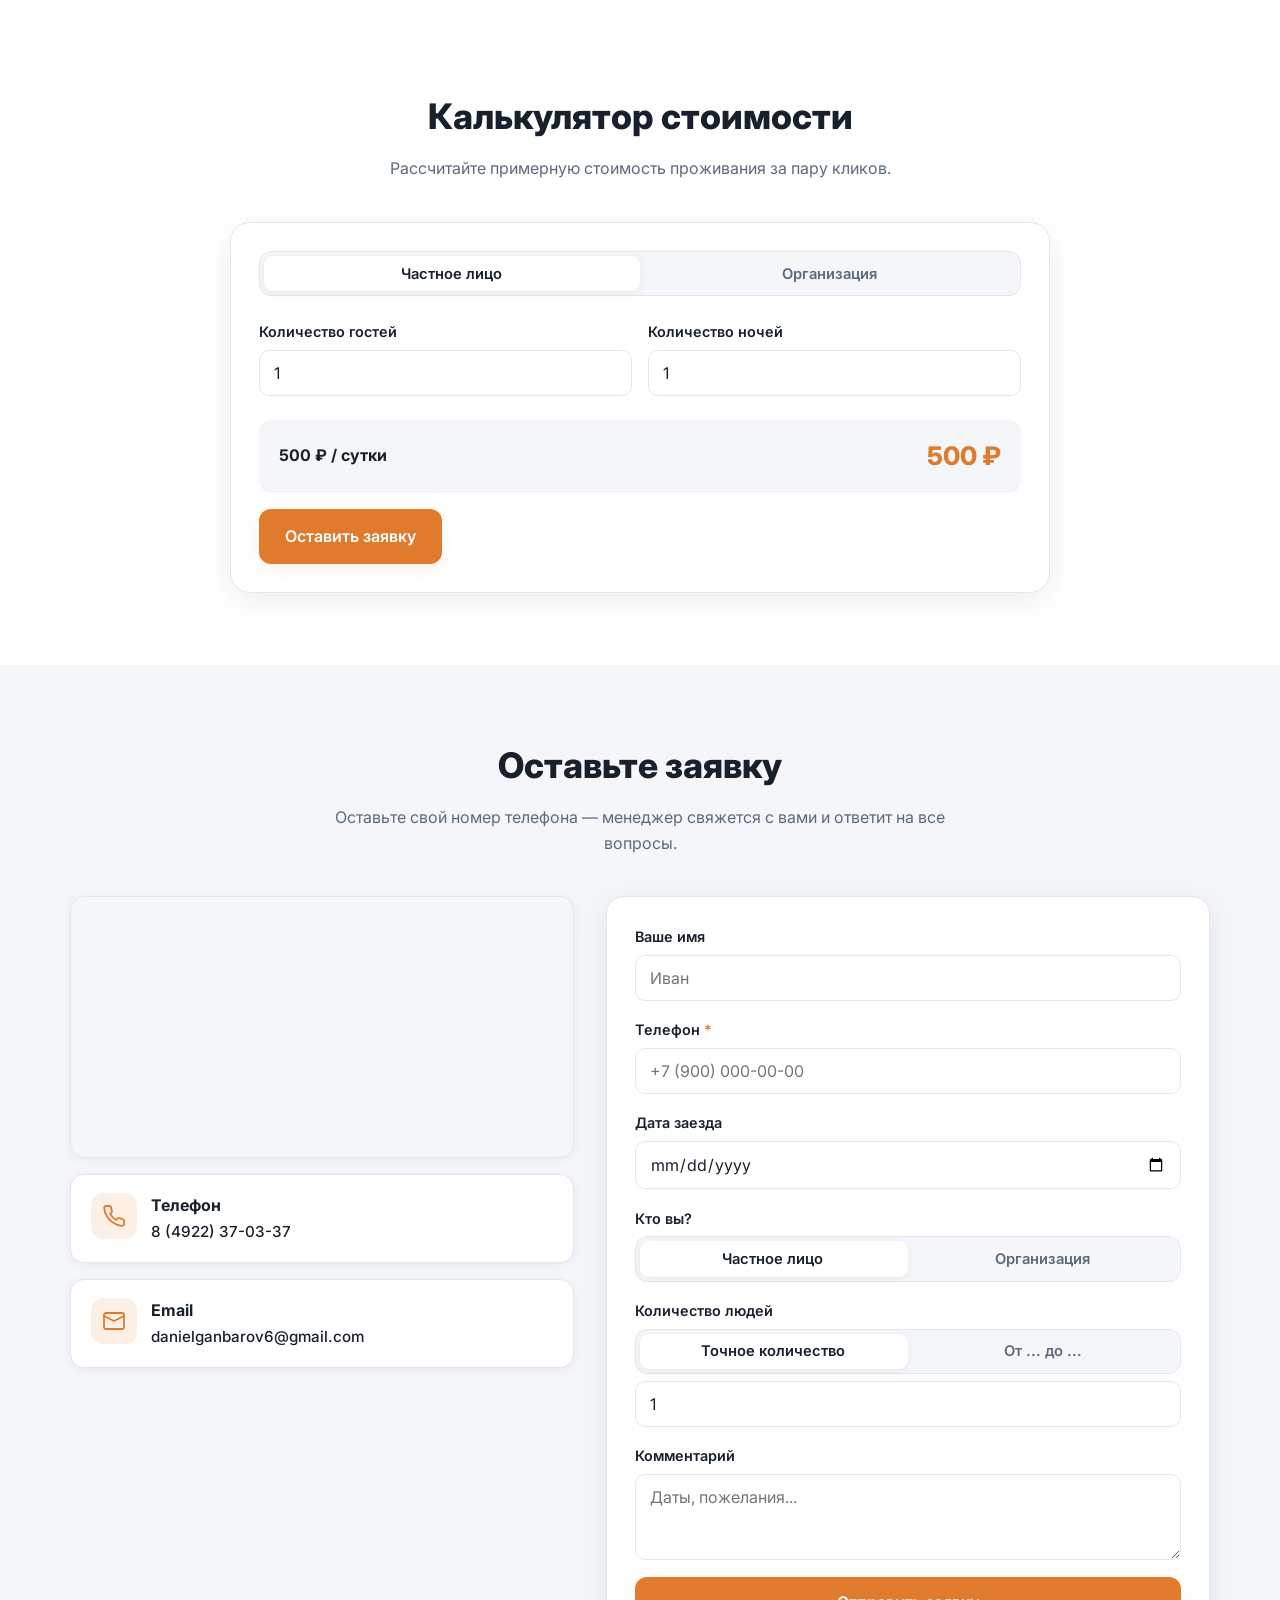
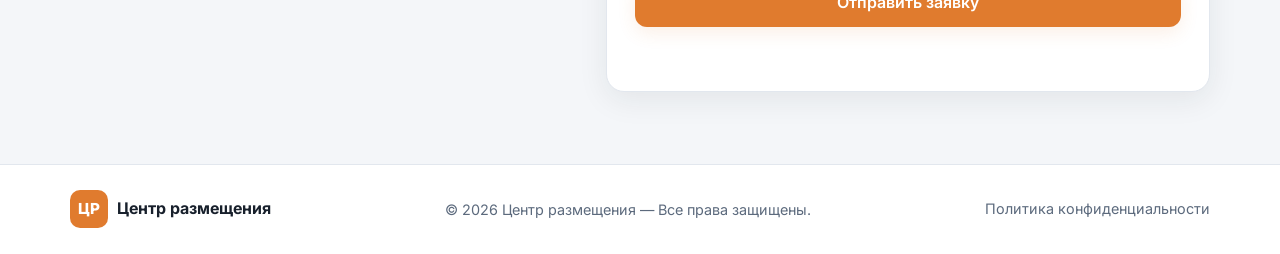
==== commit b46c1956: "Email в коде заменён на danielganbarov6@gmail.com для проверки" ====
--- a/index.html
+++ b/index.html
@@ -329,7 +329,7 @@
               </div>
               <div>
                 <strong data-i18n="contactEmail">Email</strong>
-                <p><a class="contact__link" href="mailto:hostel_zakaz@mail.ru">hostel_zakaz@mail.ru</a></p>
+                <p><a class="contact__link" href="mailto:danielganbarov6@gmail.com">danielganbarov6@gmail.com</a></p>
               </div>
             </div>
           </div>
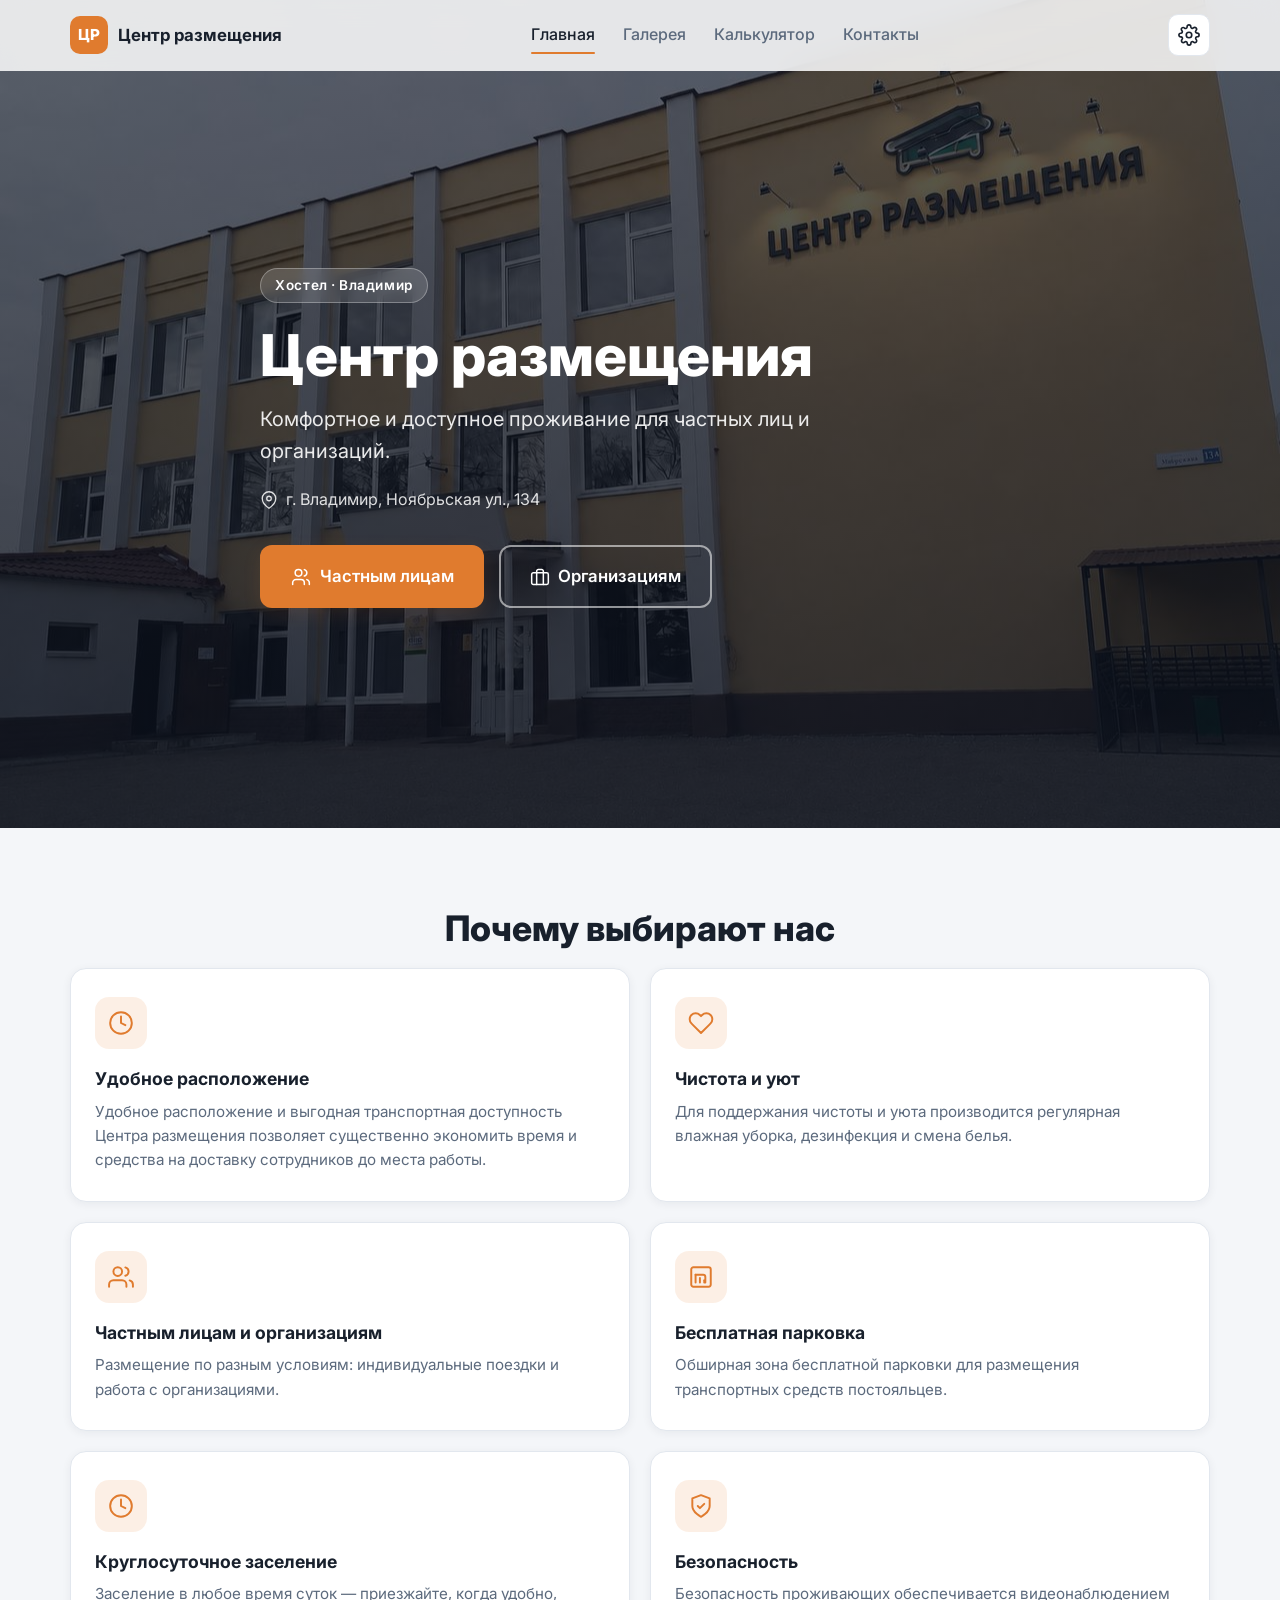
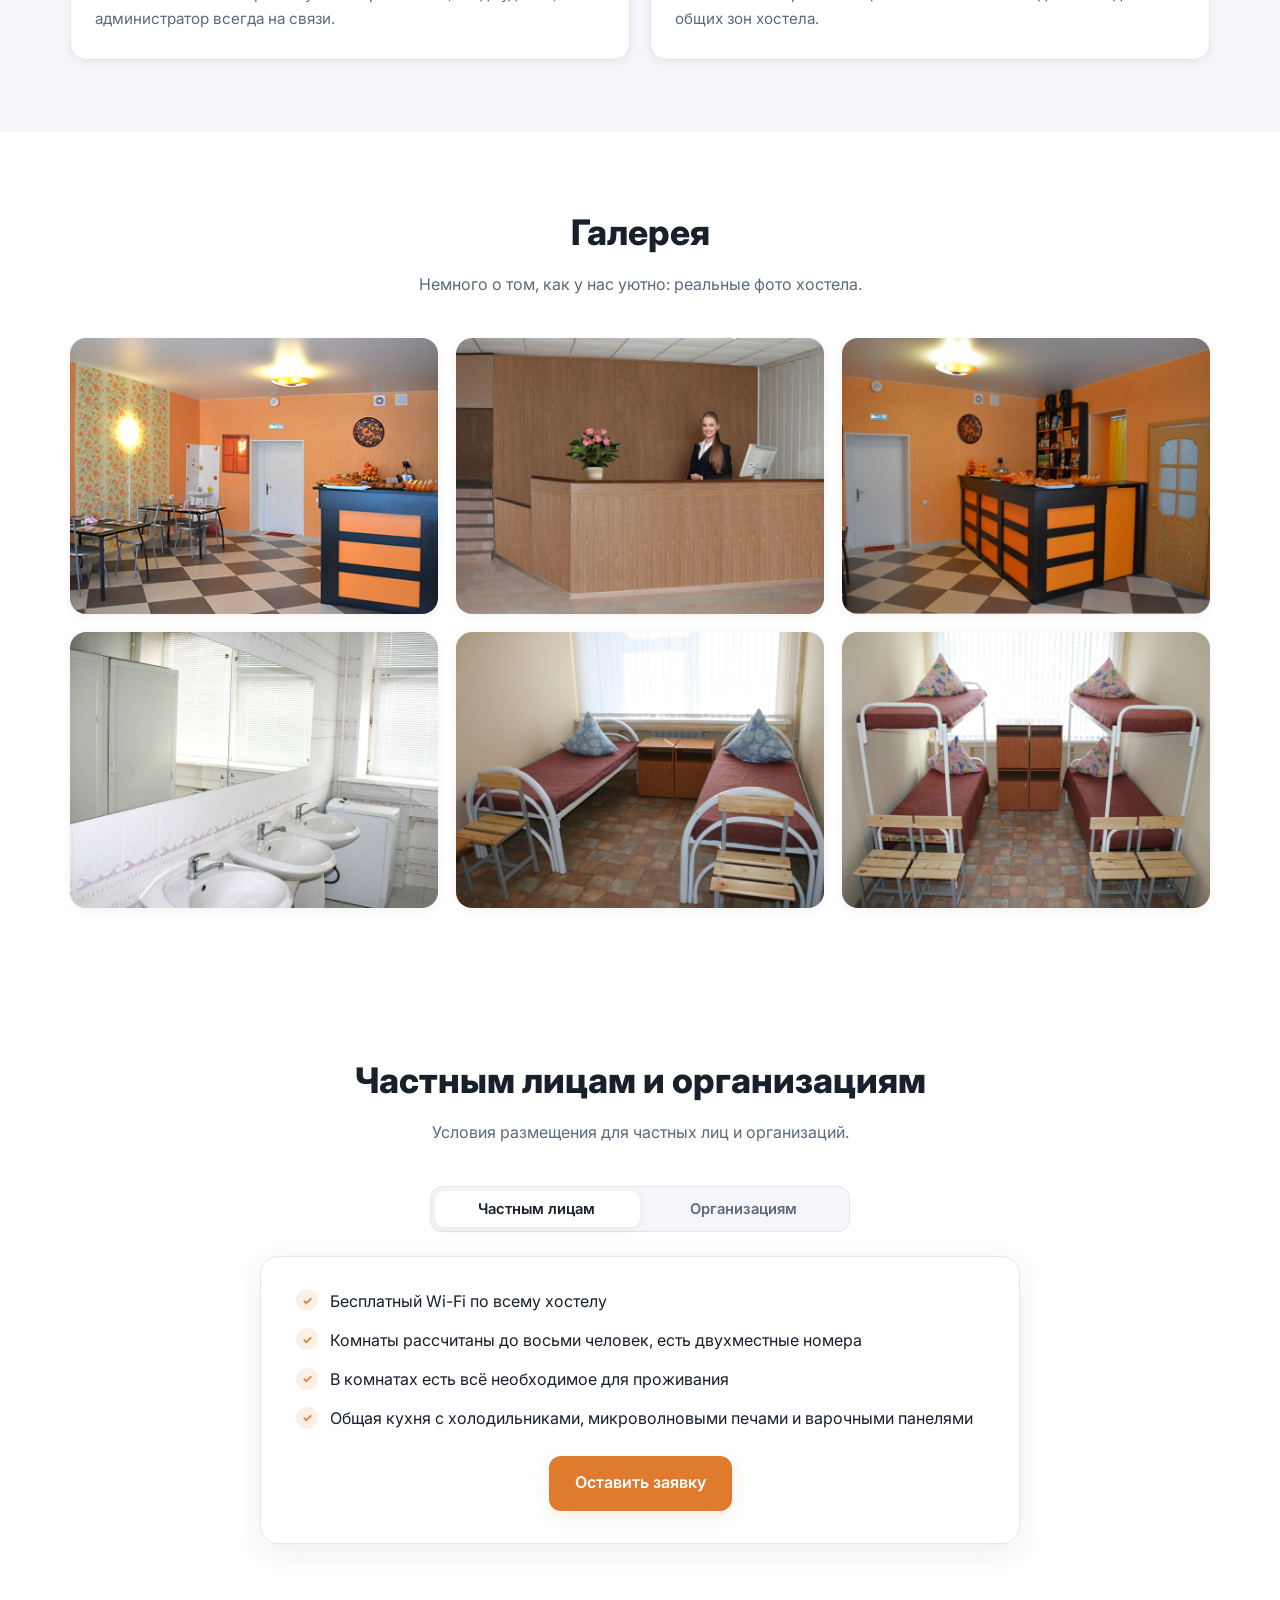
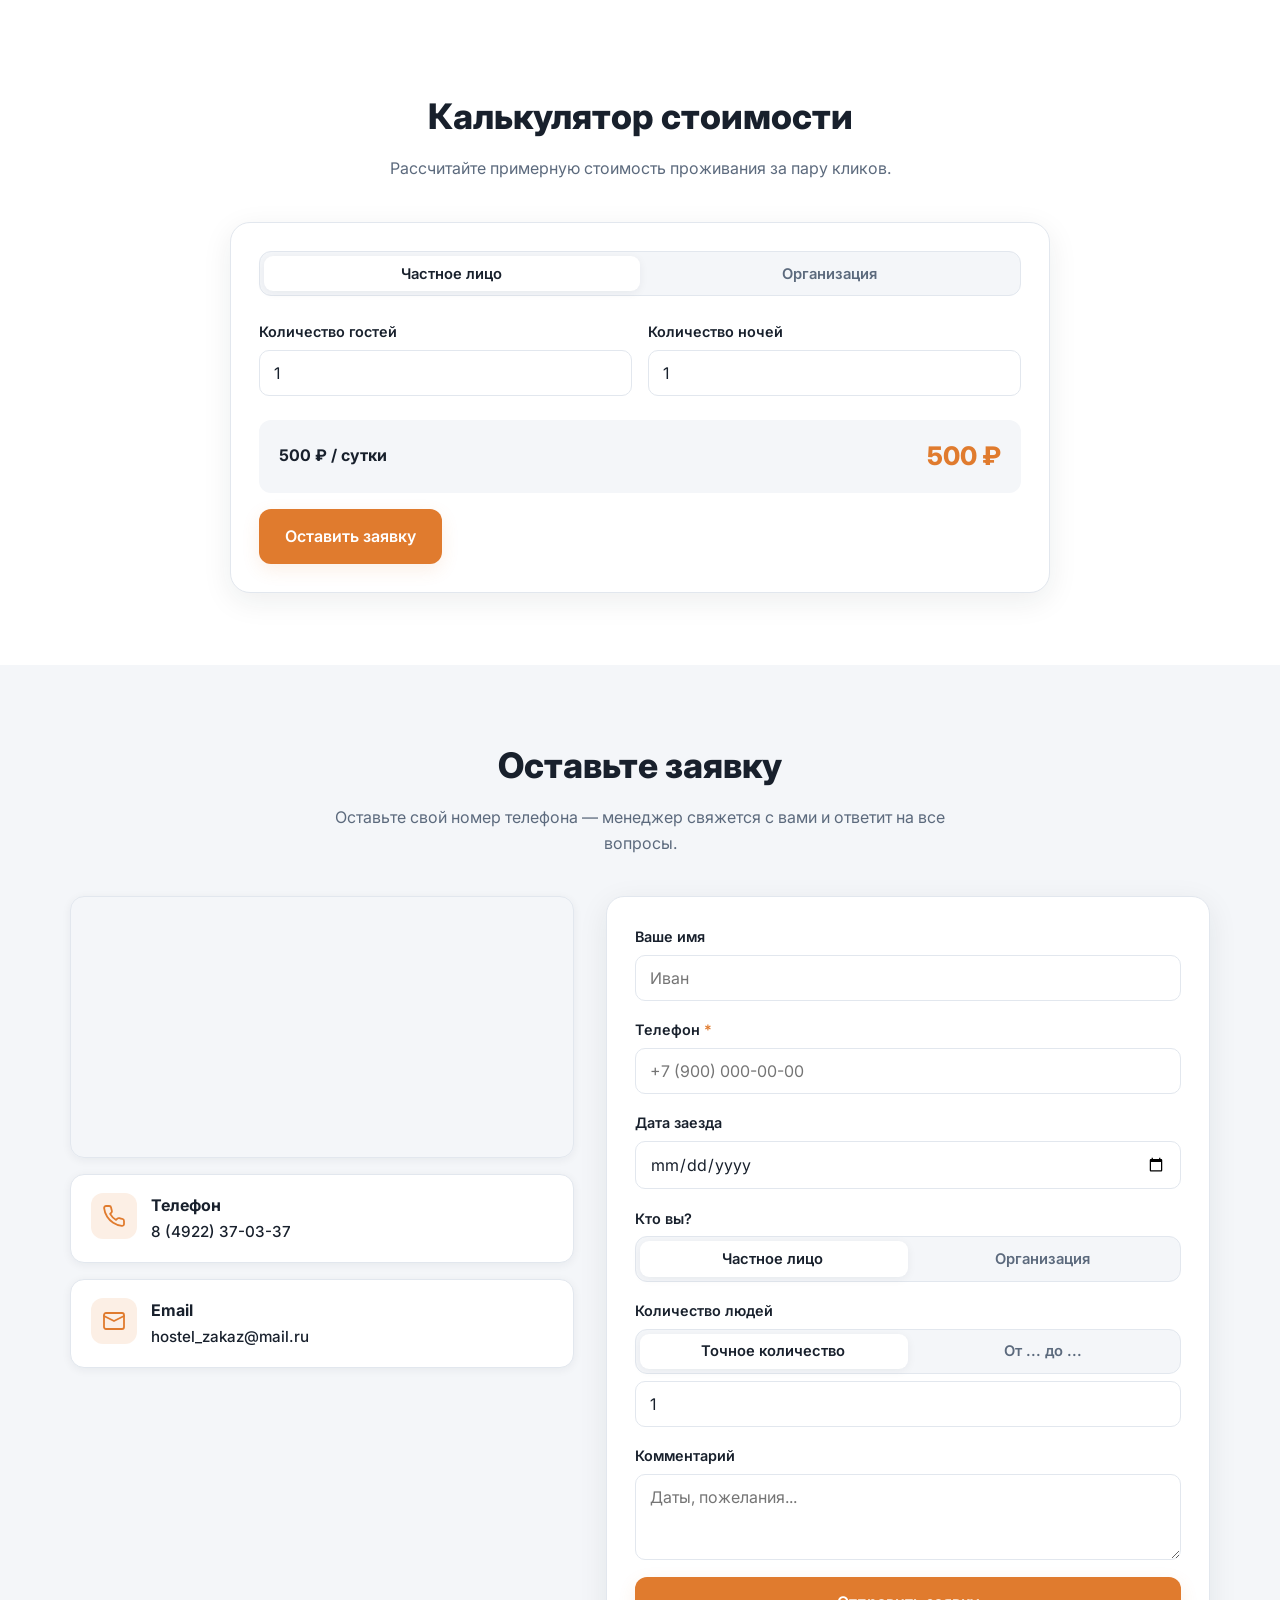
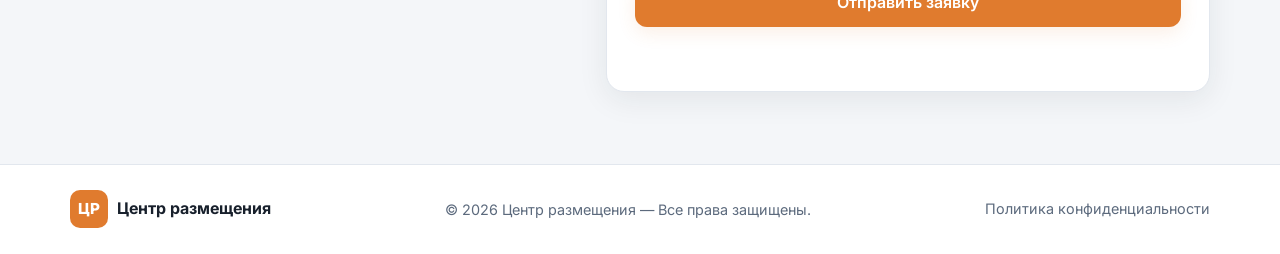
==== commit bc689371: "Email на сайте заменён на hostel_zakaz@mail.ru" ====
--- a/index.html
+++ b/index.html
@@ -329,7 +329,7 @@
               </div>
               <div>
                 <strong data-i18n="contactEmail">Email</strong>
-                <p><a class="contact__link" href="mailto:danielganbarov6@gmail.com">danielganbarov6@gmail.com</a></p>
+                <p><a class="contact__link" href="mailto:hostel_zakaz@mail.ru">hostel_zakaz@mail.ru</a></p>
               </div>
             </div>
           </div>
